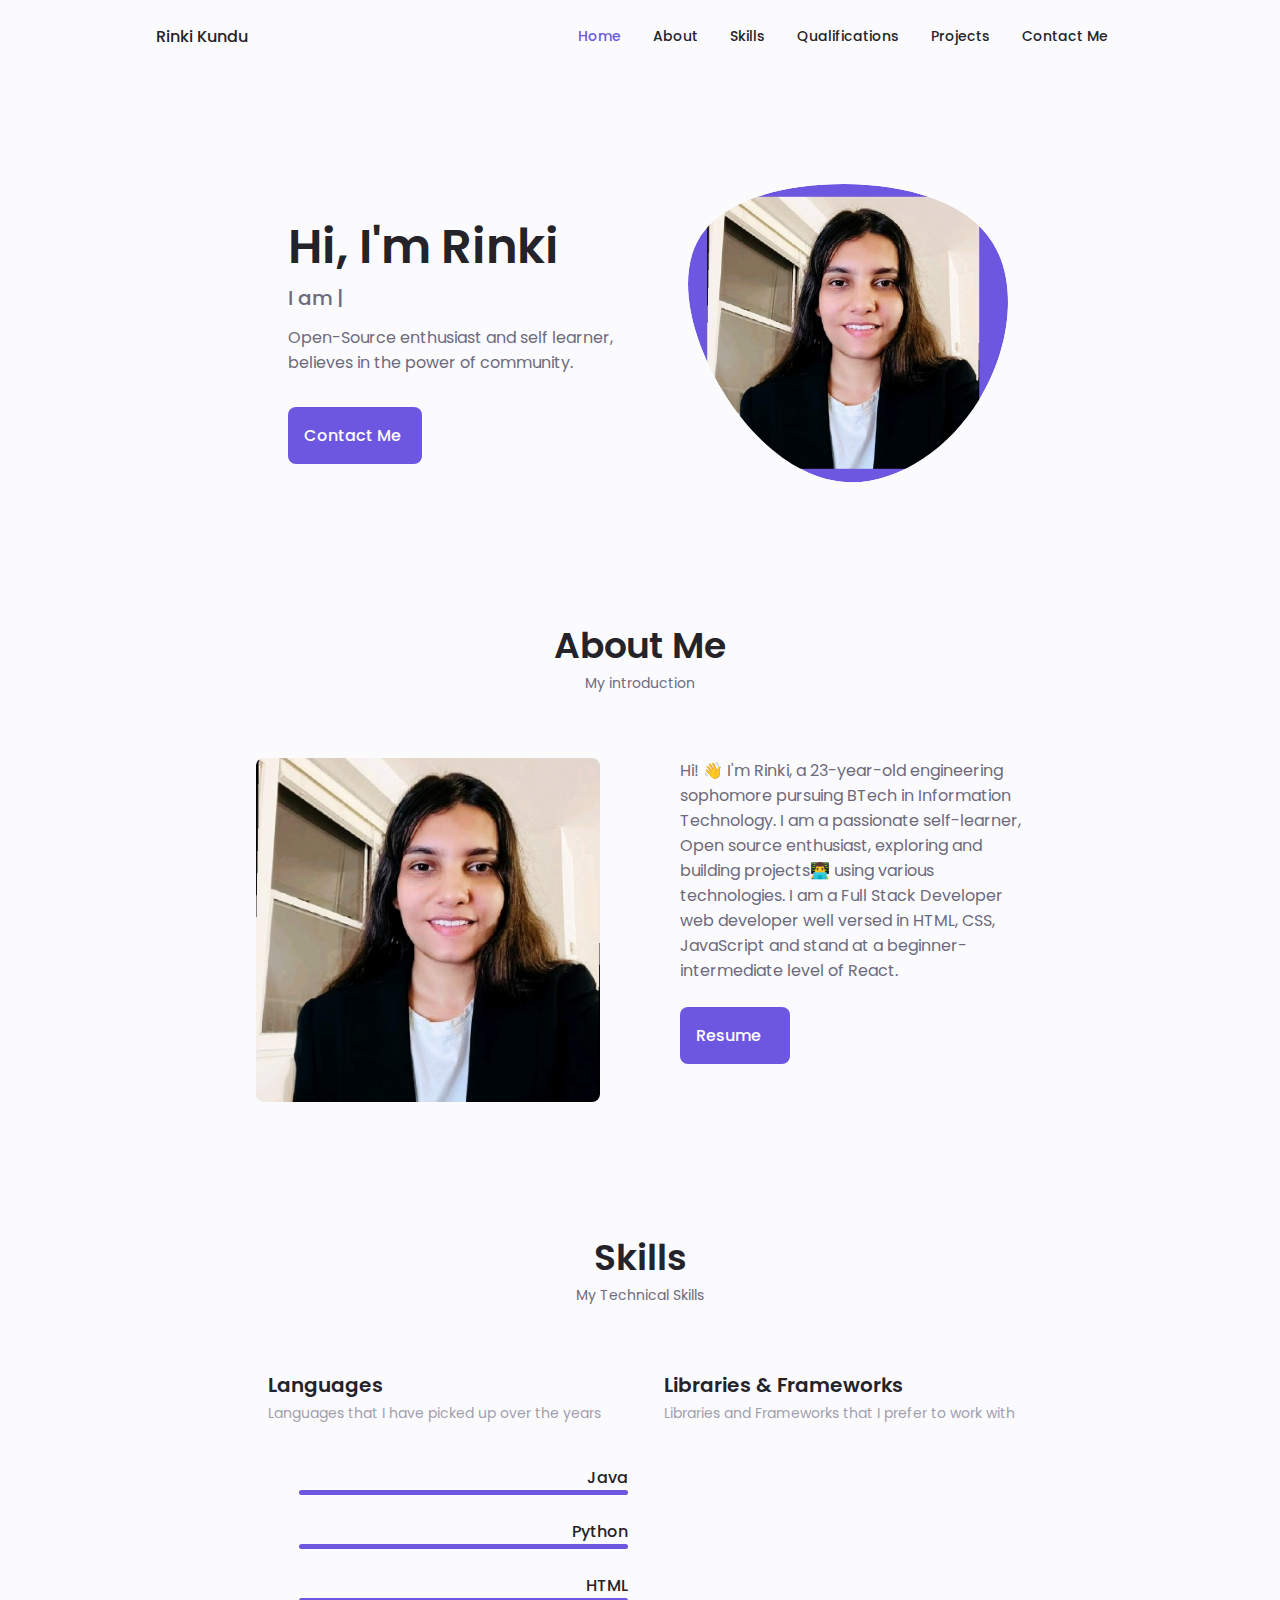
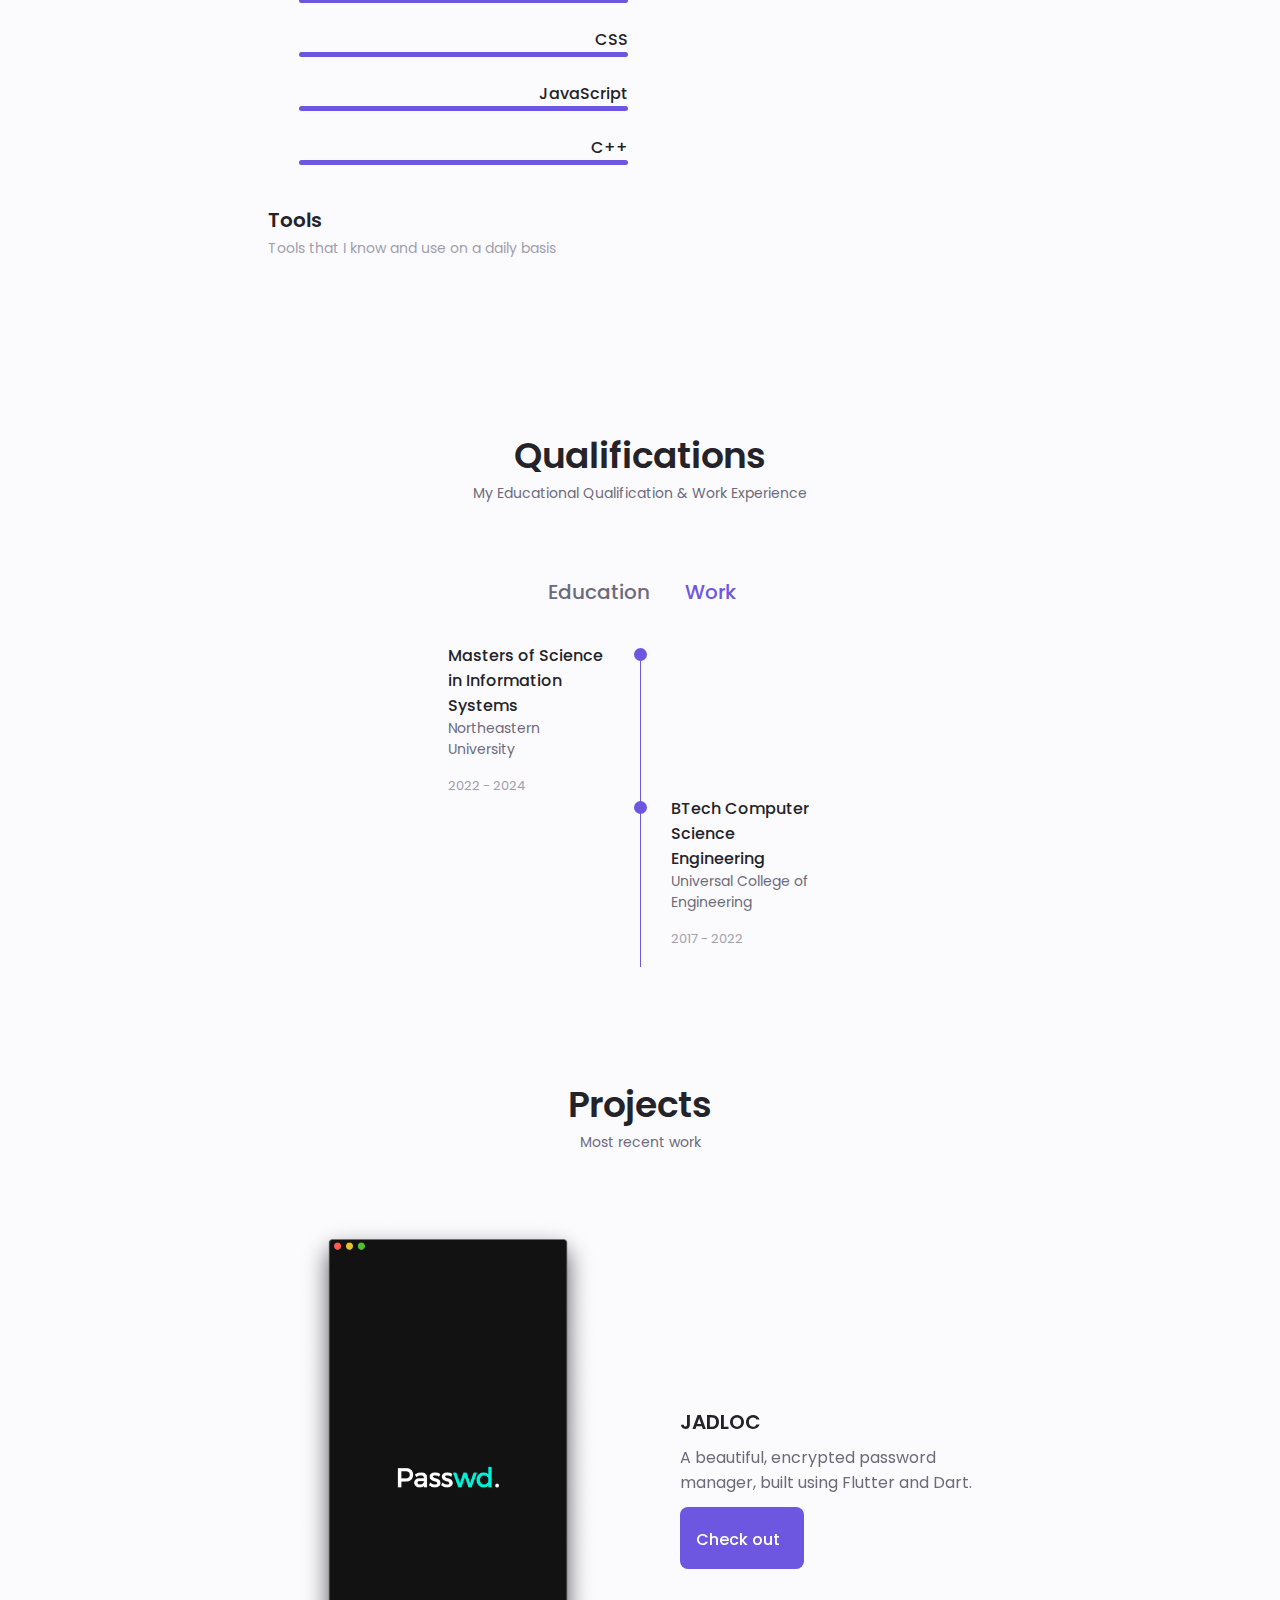
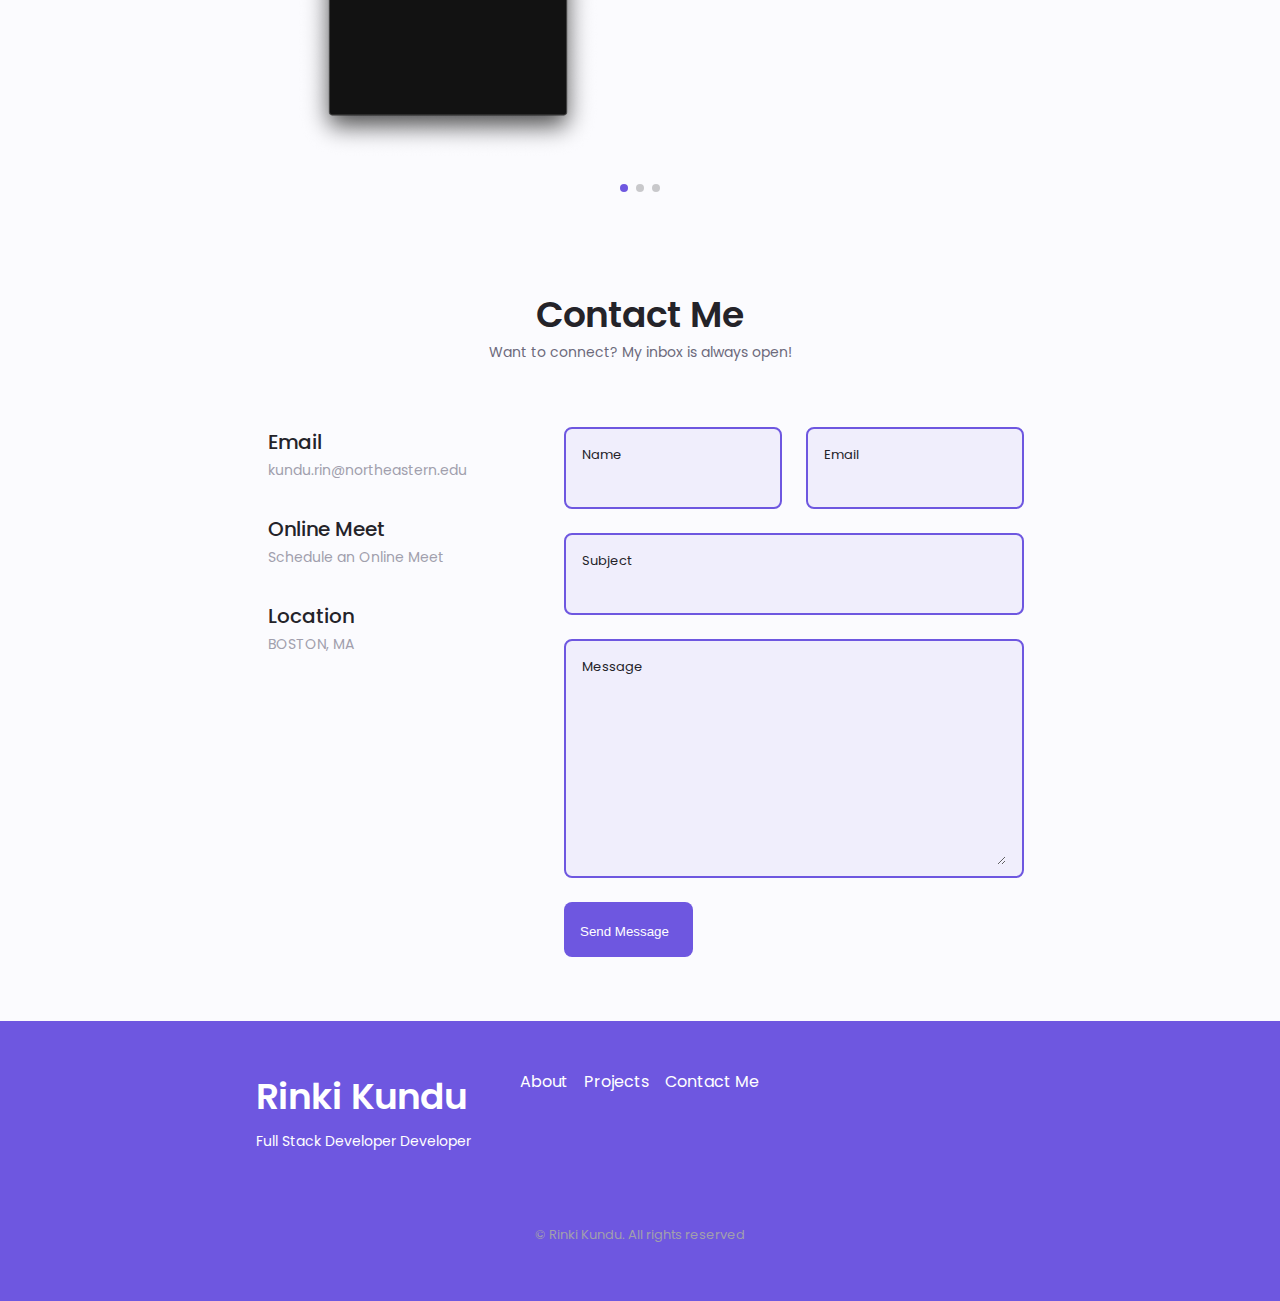
==== index.html @ b3bfdc65 "Update index.html" ====
<!DOCTYPE html>
<html lang="en">

<head>
    <meta charset="UTF-8" />
    <meta http-equiv="X-UA-Compatible" content="IE=edge" />
    <meta name="viewport" content="width=device-width, initial-scale=1.0" />
    <link rel="icon" href="https://cdn.bio.link/uploads/profile_pictures/2021-09-01/tE8wirBYKrXgipi0HP0GK69YD9TzfsDY.png" type="image/webp">
    <meta name="description" content="Rinki is currently a second year undergrad from India. He is enthusiastic about web development and Open-Source." />
    <meta property="og:title" content="Rinki Kundu" />
    <link rel="stylesheet" href="https://unicons.iconscout.com/release/v4.0.0/css/line.css" />
    <link rel="stylesheet" href="./assets/css/swiper-bundle.min.css">
    <link rel="stylesheet" href="./assets/css/style.css" />
    <title>Rinki Kundu</title>
    <link rel="shortcut icon" href="./assets/img/favicon.ico" type="image/x-icon" />
    <script src="https://kit.fontawesome.com/4bf48f78b4.js" crossorigin="anonymous"></script>
</head>

<body>
    <!-- Header -->
    <header class="header" id="header">
        <nav class="nav container">
            <a href="#" class="nav_logo">Rinki Kundu</a>

            <div class="nav_menu" id="nav-menu">
                <ul class="nav_list grid">
                    <li class="nav_item">
                        <a href="#home" class="nav_link active-link">
                            <i class="uil uil-estate nav_icon"></i> Home
                        </a>
                    </li>
                    <li class="nav_item">
                        <a href="#about" class="nav_link">
                            <i class="uil uil-user nav_icon"></i> About
                        </a>
                    </li>
                    <li class="nav_item">
                        <a href="#skills" class="nav_link">
                            <i class="uil uil-file-alt nav_icon"></i> Skills
                        </a>
                    </li>
                    <li class="nav_item">
                        <a href="#qualification" class="nav_link">
                            <i class="uil uil-graduation-cap nav_icon"></i> Qualifications
                        </a>
                    </li>
                    <li class="nav_item">
                        <a href="#projects" class="nav_link">
                            <i class="uil uil-scenery nav_icon"></i> Projects
                        </a>
                    </li>
                    <li class="nav_item">
                        <a href="#contact" class="nav_link">
                            <i class="uil uil-message nav-icon nav_icon"></i> Contact Me
                        </a>
                    </li>
                </ul>
                <i class="uil uil-times nav_close" id="nav-close"></i>
            </div>

            <div class="nav_btns">
                <!-- Change Theme -->
                <i class="uil uil-moon change-theme" id="theme-button"></i>

                <div class="nav_toggle" id="nav-toggle">
                    <i class="uil uil-apps"></i>
                </div>
            </div>
        </nav>
    </header>

    <!-- Main -->
    <main class="main">
        <!-- Home -->
        <section class="home section" id="home">
            <div class="home_container container grid">
                <div class="home_content grid">
                    <div class="home_social">
                        <a href="https://www.linkedin.com/in/RinkiKundu/" class="home_social-icon" target="_blank">
                            <i class="uil uil-linkedin-alt"></i>
                        </a>

                        <a href="https://github.com/RinkiiKundu" class="home_social-icon" target="_blank">
                            <i class="uil uil-github-alt"></i>
                        </a>

                        

                        <a href="https://www.instagram.com/Falcon_1101/" class="home_social-icon" target="_blank">
                            <i class="uil uil-instagram"></i>
                        </a>
                    </div>

                    <div class="home_img">
                        <svg class="home_blob" viewBox="0 0 200 187" xmlns="http://www.w3.org/2000/svg" xmlns:xlink="http://www.w3.org/1999/xlink" data-tilt>
              <mask id="mask0" mask-type="alpha">
                <path d="M190.312 36.4879C206.582 62.1187 201.309 102.826 182.328 134.186C163.346 165.547 
                    130.807 187.559 100.226 186.353C69.6454 185.297 41.0228 161.023 21.7403 129.362C2.45775 
                    97.8511 -7.48481 59.1033 6.67581 34.5279C20.9871 10.1032 59.7028 -0.149132 97.9666 
                    0.00163737C136.23 0.303176 174.193 10.857 190.312 36.4879Z" />
              </mask>
              <g mask="url(#mask0)">
                <path d="M190.312 36.4879C206.582 62.1187 201.309 102.826 182.328 134.186C163.346 
                    165.547 130.807 187.559 100.226 186.353C69.6454 185.297 41.0228 161.023 21.7403 
                    129.362C2.45775 97.8511 -7.48481 59.1033 6.67581 34.5279C20.9871 10.1032 59.7028 
                    -0.149132 97.9666 0.00163737C136.23 0.303176 174.193 10.857 190.312 36.4879Z" />
                <image class="home_blob-img" x="12" y="8" href="./assets/img/icon.png" />
              </g>
            </svg>
                    </div>

                    <div class="home_data">
                        <h1 class="home_title">Hi, I'm Rinki</h1>
                        <h3 class="home_subtitle">I am <span class="type"></span></h3>

                        <p class="home_description">
                            Open-Source enthusiast and self learner, believes in the power of community.
                        </p>
                        <a href="#contact" class="button button--flex">
              Contact Me
              <i class="uil uil-message"></i>
            </a>
                    </div>
                </div>

               
            </div>
        </section>

        <!-- About -->
        <section class="about section" id="about">
            <h2 class="section_title">About Me</h2>
            <span class="section_subtitle">My introduction</span>
            <div class="about_container container grid">
                <img src="./assets/img/about.png" alt="" class="about_img" data-tilt />
                <div class="about_data">
                    <p class="about_description">
                        Hi! 👋 I'm Rinki, a 23-year-old engineering sophomore pursuing BTech in Information Technology. I am a passionate self-learner, Open source enthusiast, exploring and building projects👨‍💻 using various technologies. I am a Full Stack Developer web developer well
                        versed in HTML, CSS, JavaScript and stand at a beginner-intermediate level of React.
                    </p>
                    <div class="about_button">
                        <a download="" href="https://docs.google.com/document/d/1Y0IGqGypiVqv_-KbEWBwmZjY83wkrv7B4cRdNUS5vFo/edit?usp=sharing" class="button button--flex" target="_blank">
              Resume<i class="uil uil-file-download-alt button_icon"></i>
            </a>
                    </div>
                </div>
            </div>
        </section>

        <!-- Skills -->
        <section class="skills section" id="skills">
            <h1 class="section_title">Skills</h1>
            <span class="section_subtitle">My Technical Skills</span>
            <div class="skills_container container grid">
                <!-- Skill Set 1 -->
                <div class="skill skills_content skills_open">
                    <div class="skills_header">
                        <i class="uil uil-arrow skills_icon"></i>

                        <div>
                            <h1 class="skills_title">Languages</h1>
                            <span class="skills_subtitle">Languages that I have picked up over the years</span>
                        </div>

                        <i class="uil uil-angle-down skills_arrow"></i>
                    </div>

                    <div class="skills_list grid">
                        <div class="skills_data">
                            <div class="skills_titles">
                                <span class="single_skill_icon">
                  <i class="fab fa-java"></i>
                </span>
                                <h3 class="skills_name">Java</h3>
                            </div>
                            <div class="skills_bar"></div>
                        </div>

                        <div class="skills_data">
                            <div class="skills_titles">
                                <span class="single_skill_icon">
                  <i class="fab fa-python"></i>
                </span>
                                <h3 class="skills_name">Python</h3>
                            </div>
                            <div class="skills_bar"></div>
                        </div>

                        <div class="skills_data">
                            <div class="skills_titles">
                                <span class="single_skill_icon">
                  <i class="fab fa-html5"></i>
                </span>
                                <h3 class="skills_name">HTML</h3>
                            </div>
                            <div class="skills_bar"></div>
                        </div>

                        <div class="skills_data">
                            <div class="skills_titles">
                                <span class="single_skill_icon">
                  <i class="fab fa-css3-alt"></i>
                </span>
                                <h3 class="skills_name">CSS</h3>
                            </div>
                            <div class="skills_bar"></div>
                        </div>

                        <div class="skills_data">
                            <div class="skills_titles">
                                <span class="single_skill_icon">
                  <i class="fab fa-js-square"></i>
                </span>
                                <h3 class="skills_name">JavaScript</h3>
                            </div>
                            <div class="skills_bar"></div>
                        </div>

                        <div class="skills_data">
                            <div class="skills_titles">
                                <span class="single_skill_icon">
                  <i class="fab fa-cuttlefish"></i>
                </span>
                                <h3 class="skills_name">C++</h3>
                            </div>
                            <div class="skills_bar"></div>
                        </div>
                    </div>
                </div>

                <!-- Skill Set 2 -->
                <div class="skill skills_content">
                    <div class="skills_header">
                        <i class="uil uil-brackets-curly skills_icon"></i>

                        <div>
                            <h1 class="skills_title">Libraries & Frameworks</h1>
                            <span class="skills_subtitle">Libraries and Frameworks that I prefer to work with</span>
                        </div>

                        <i class="uil uil-angle-down skills_arrow"></i>
                    </div>

                    <div class="skills_list grid">
                        <div class="skills_data">
                            <div class="skills_titles">
                                <span class="single_skill_icon">
                  <i class="fab fa-react"></i>
                </span>
                                <h3 class="skills_name">ReactJS</h3>
                            </div>
                            <div class="skills_bar"></div>
                        </div>

                        <div class="skills_data">
                            <div class="skills_titles">
                                <span class="single_skill_icon">
                  <i class="fab fa-node-js"></i>
                </span>
                                <h3 class="skills_name">NodeJS</h3>
                            </div>
                            <div class="skills_bar"></div>
                        </div>

                        <div class="skills_data">
                            <div class="skills_titles">
                                <span class="single_skill_icon">
                  <i class="fab fa-bootstrap"></i>
                </span>
                                <h3 class="skills_name">Bootstrap</h3>
                            </div>
                            <div class="skills_bar"></div>
                        </div>

                        <div class="skills_data">
                            <div class="skills_titles">
                                <span class="single_skill_icon external-logo">
                  <svg xmlns="http://www.w3.org/2000/svg" fill="none" viewBox="0 0 54 33">
                    <g clip-path="url(#prefix__clip0)">
                      <path fill="#6E57E0" fill-rule="evenodd"
                        d="M27 0c-7.2 0-11.7 3.6-13.5 10.8 2.7-3.6 5.85-4.95 9.45-4.05 2.054.513 3.522 2.004 5.147 3.653C30.744 13.09 33.808 16.2 40.5 16.2c7.2 0 11.7-3.6 13.5-10.8-2.7 3.6-5.85 4.95-9.45 4.05-2.054-.513-3.522-2.004-5.147-3.653C36.756 3.11 33.692 0 27 0zM13.5 16.2C6.3 16.2 1.8 19.8 0 27c2.7-3.6 5.85-4.95 9.45-4.05 2.054.514 3.522 2.004 5.147 3.653C17.244 29.29 20.308 32.4 27 32.4c7.2 0 11.7-3.6 13.5-10.8-2.7 3.6-5.85 4.95-9.45 4.05-2.054-.513-3.522-2.004-5.147-3.653C23.256 19.31 20.192 16.2 13.5 16.2z"
                        clip-rule="evenodd" />
                    </g>
                    <defs>
                      <clipPath id="prefix__clip0">
                        <path fill="#fff" d="M0 0h54v32.4H0z" />
                      </clipPath>
                    </defs>
                  </svg>
                </span>
                                <h3 class="skills_name">Tailwind CSS</h3>
                            </div>
                            <div class="skills_bar"></div>
                        </div>
                    </div>
                </div>

                <!-- Skill Set 3 -->
                <div class="skill skills_content">
                    <div class="skills_header">
                        <i class="uil uil-wrench skills_icon"></i>

                        <div>
                            <h1 class="skills_title">Tools</h1>
                            <span class="skills_subtitle">Tools that I know and use on a daily basis</span>
                        </div>

                        <i class="uil uil-angle-down skills_arrow"></i>
                    </div>

                    <div class="skills_list grid">
                        <div class="skills_data">
                            <div class="skills_titles">
                                <span class="single_skill_icon">
                  <i class="fab fa-git-alt"></i>
                </span>
                                <h3 class="skills_name">Git</h3>
                            </div>
                            <div class="skills_bar"></div>
                        </div>

                        <div class="skills_data">
                            <div class="skills_titles">
                                <span class="single_skill_icon">
                  <i class="fab fa-github"></i>
                </span>
                                <h3 class="skills_name">GitHub</h3>
                            </div>
                            <div class="skills_bar"></div>
                        </div>

                        <div class="skills_data">
                            <div class="skills_titles">
                                <span class="single_skill_icon external-logo">
                  <img src="./assets/img/Firebase.png" alt="">
                </span>
                                <h3 class="skills_name">Firebase</h3>
                            </div>
                            <div class="skills_bar"></div>
                        </div>

                        <div class="skills_data">
                            <div class="skills_titles">
                                <span class="single_skill_icon">
                  <i class="fab fa-figma"></i>
                </span>
                                <h3 class="skills_name">Figma</h3>
                            </div>
                            <div class="skills_bar"></div>
                        </div>

                        <div class="skills_data">
                            <div class="skills_titles">
                                <span class="single_skill_icon external-logo">
                  <svg viewBox="0 0 240 234" xmlns="http://www.w3.org/2000/svg">
                    <path
                      d="M42.5 0h155C221 0 240 19 240 42.5v149c0 23.5-19 42.5-42.5 42.5h-155C19 234 0 215 0 191.5v-149C0 19 19 0 42.5 0z"
                      fill="#6e57e0" />
                    <g fill="#fff">
                      <path
                        d="M126.2 61.5l-30 49.5 32 52.5c.2.4.3.8.2 1.2s-.5.1-1.1.2h-22.9c-1.6 0-2.7-.1-3.4-1.1-2.1-4.2-4.3-8.3-6.4-12.5-2.1-4.1-4.4-8.3-6.8-12.6s-4.8-8.6-7.2-13h-.2c-2.1 4.3-4.4 8.6-6.7 12.9s-4.6 8.6-6.8 12.8c-2.3 4.2-4.6 8.5-6.9 12.6-.4 1-1.2 1.1-2.3 1.1h-22c-.4 0-.7.2-.7-.3-.1-.4 0-.8.2-1.1l31.1-51L36 61.4c-.3-.4-.4-.8-.2-1 .2-.3.6-.4 1-.4h22.7c.5 0 1 .1 1.4.2.4.2.7.5 1 .9 1.9 4.3 4.1 8.6 6.4 12.9 2.4 4.3 4.7 8.5 7.2 12.7 2.4 4.2 4.6 8.4 6.7 12.7h.2c2.1-4.4 4.3-8.7 6.5-12.9s4.5-8.4 6.8-12.6 4.5-8.5 6.7-12.6c.1-.4.3-.8.6-1 .4-.2.8-.3 1.3-.2h21.1c.5-.1 1 .2 1.1.7.1.1-.1.5-.3.7zM172.4 167c-7.4.1-14.8-1.4-21.5-4.5-6.3-2.9-11.5-7.7-15.1-13.6-3.7-6.1-5.5-13.7-5.5-22.8-.1-7.4 1.8-14.7 5.5-21.1 3.8-6.5 9.3-11.9 15.9-15.5 7-3.9 15.4-5.8 25.3-5.8.5 0 1.2 0 2.1.1s1.9.1 3.1.2V52.4c0-.7.3-1.1 1-1.1h20.3c.5-.1.9.3 1 .7v95.4c0 1.8.1 3.8.2 6 .2 2.1.3 4.1.4 5.8 0 .7-.3 1.3-1 1.6-5.2 2.2-10.7 3.8-16.3 4.8-5.1.9-10.2 1.4-15.4 1.4zm9.8-20v-44c-.9-.2-1.8-.4-2.7-.5-1.1-.1-2.2-.2-3.3-.2-3.9 0-7.8.8-11.3 2.6-3.4 1.7-6.3 4.2-8.5 7.4s-3.3 7.5-3.3 12.7c-.1 3.5.5 7 1.7 10.3 1 2.7 2.5 5.1 4.5 7.1 1.9 1.8 4.2 3.2 6.8 4 2.7.9 5.5 1.3 8.3 1.3 1.5 0 2.9-.1 4.2-.2 1.3.1 2.4-.1 3.6-.5z" />
                    </g>
                  </svg>
                </span>
                                <h3 class="skills_name">Adobe XD</h3>
                            </div>
                            <div class="skills_bar"></div>
                        </div>
                    </div>
                </div>

            </div>
        </section>

        <!-- Qualifications -->
        <section class="qualification section" id="qualification">
            <h2 class="section_title">Qualifications</h2>
            <span class="section_subtitle">My Educational Qualification & Work Experience</span>

            <div class="qualification_container container">
                <div class="qualification_tabs">
                    <div class="qualification_button button-flex" id="educationheader">
                        <i class="uil uil-graduation-cap qualification_icon"></i>Education
                    </div>

                    <div class="qualification_button button-flex" id="workheader">
                        <i class="uil uil-briefcase-alt qualification_icon"></i>Work
                    </div>
                </div>

                <div class="qualification_sections">
                    <!-- Educational Qualification -->
                    <div class="qualification_content qualification_active" data-content id="education">
                        <!-- MSIS -->
                        <div class="qualification_data">
                            <div>
                                <h3 class="qualification_title">Masters of Science in Information Systems</h3>
                                <span class="qualification_subtitle">Northeastern University</span>
                                <div class="qualification_calendar">
                                    <i class="uil uil-calendar-alt"></i> 2022 - 2024
                                </div>
                            </div>

                            <div>
                                <span class="qualification_circle"></span>
                                <span class="qualification_line"></span>
                            </div>
                        </div>

                        <!-- Engineering -->
                        <div class="qualification_data">
                            <div></div>

                            <div>
                                <span class="qualification_circle"></span>
                                <span class="qualification_line"></span>
                            </div>

                            <div>
                                <h3 class="qualification_title">BTech Computer Science Engineering</h3>
                                <span class="qualification_subtitle">Universal College of Engineering</span>
                                <div class="qualification_calendar">
                                    <i class="uil uil-calendar-alt"></i> 2017 - 2022
                                </div>
                            </div>
                        </div>


                    </div>

                    <!-- Work Experience -->
                    <div class="qualification_content qualification-inactive" data-content id="work">
                        <!-- SWoC -->
                        <div class="qualification_data">
                            <div>
                                <h3 class="qualification_title">Student Mentor</h3>
                                <span class="qualification_subtitle">Script Winter of Code</span>
                                <div class="qualification_calendar">
                                    <i class="uil uil-calendar-alt"></i> November 2021 - Present
                                </div>
                            </div>

                            <div>
                                <span class="qualification_circle"></span>
                                <span class="qualification_line"></span>
                            </div>
                        </div>

                        <!-- TSF -->
                        <div class="qualification_data">
                            <div></div>

                            <div>
                                <span class="qualification_circle"></span>
                                <!-- <span class="qualification_line"></span> -->
                            </div>

                            <div>
                                <h3 class="qualification_title">Mobile App Development</h3>
                                <span class="qualification_subtitle">GJAM IT Services</span>
                                <div class="qualification_calendar">
                                    <i class="uil uil-calendar-alt"></i> May 2017 - June 2022
                                </div>
                            </div>
                        </div>

                    </div>
                </div>
        </section>

        <!-- Portfolio -->
        <section class="portfolio section" id="projects">
            <h2 class="section_title">Projects</h2>
            <span class="section_subtitle">Most recent work</span>

            <div class="portfolio_container container swiper-container swiper mySwiper">
                <div class="swiper-wrapper">

                    <!-- Project 4 -->
                    <div class="portfolio_content grid swiper-slide">
                        <img src="./assets/img/portfolio-preview.gif" alt="" class="portfolio_img">

                        <div class="portfolio_data">
                            <h3 class="portfolio_title">
                                JADLOC </h3>
                            <p class="portfolio_description">
                                A beautiful, encrypted password manager, built using Flutter and Dart.
                            </p>
                            <a href="https://github.com/RinkiiKundu/JADLOC" class="button button-flex button-small portfolio_button" target="_blank">
                Check out
                <i class="uil uil-arrow-right button_icon"></i>
              </a>
                        </div>
                    </div>

                    <!-- Project 3 -->
                    <div class="portfolio_content grid swiper-slide">
                        <img src="https://user-images.githubusercontent.com/64855541/147368869-090d3db8-305c-4a07-bd01-85daa3c32ebc.png" alt="" class="portfolio_img">

                        <div class="portfolio_data">
                            <h3 class="portfolio_title">
                                Student Care Application</h3>
                            <p class="portfolio_description">
The Student Care Application is an interactive application designed to track and manage student information, including registration renewal, immunization anniversaries, teacher assignments, and employee reviews. This readme file provides an overview of the application and instructions on how to use it.


                            </p>
                            <a href="https://github.com/rinkiikundu/Student-Care" class="button button-flex button-small portfolio_button" target="_blank">
                Check out
                <i class="uil uil-arrow-right button_icon"></i>
              </a>
                        </div>
                    </div>

                    <!-- Project 2 -->
                    <div class="portfolio_content grid swiper-slide">
                        <img src="https://user-images.githubusercontent.com/64855541/147369544-ead2ec26-e79b-46b9-99f4-b0ddca930b8f.png" alt="" class="portfolio_img">

                        <div class="portfolio_data">
                            <h3 class="portfolio_title">
                                Abhivaadan </h3>
                            <p class="portfolio_description">
Abhivaadan is a blogging website where users can blog about their Interests, delights, and their everyday feelings. AbhivaadanTypically entertains informal and Conversational style. Anyone who Has a love for sharing parts of Their lives are welcome!

 </p>
                            <a href="https://github.com/rinkiikundu/Abhivaadan" class="button button-flex button-small portfolio_button" target="_blank">
                Check out
                <i class="uil uil-arrow-right button_icon"></i>
              </a>
                        </div>
                    </div>


                </div>

                <!-- Arrows -->
                <div class="swiper-button-next">
                    <i class="uil uil-angle-right-b swiper-portfolio-icon"></i>
                </div>
                <div class="swiper-button-prev">
                    <i class="uil uil-angle-left-b swiper-portfolio-icon"></i>
                </div>
                <!-- Pagination -->
                <div class="swiper-pagination"></div>
            </div>
        </section>

        <!-- Contact Me -->
        <section class="contact section" id="contact">
            <h1 class="section_title">Contact Me</h1>
            <span class="section_subtitle">
        Want to connect? My inbox is always open!
      </span>

            <div class="contact_container container grid">
                <div>
                    <a href="mailto:RinkiKundu@gmail.com" target="_blank">
                        <div class="contact_info">
                            <i class="uil uil-envelope-alt contact_icon"></i>
                            <div>
                                <h3 class="contact_title">Email</h3>
                                <span class="contact_subtitle">kundu.rin@northeastern.edu</span>
                            </div>
                        </div>
                    </a>

                    <a href="https://calendly.com/RinkiKundu" target="_blank">
                        <div class="contact_info">
                            <i class="uil uil-calendar-alt contact_icon"></i>
                            <div>
                                <h3 class="contact_title">Online Meet</h3>
                                <span class="contact_subtitle">Schedule an Online Meet</span>
                            </div>
                        </div>
                    </a>

<!--                     <a href="https://twitter.com/RinkiKundu/" target="_blank">
                        <div class="contact_info">
                            <i class="uil uil-twitter-alt contact_icon"></i>
                            <div>
                                <h3 class="contact_title">Twitter</h3>
                                <span class="contact_subtitle">@RinkiKundu</span>
                            </div>
                        </div>
                    </a> -->

                    <a href="https://goo.gl/maps/" target="_blank">
                        <div class="contact_info">
                            <i class="uil uil-location-point contact_icon"></i>
                            <div>
                                <h3 class="contact_title">Location</h3>
                                <span class="contact_subtitle">BOSTON, MA</span>
                            </div>
                        </div>
                    </a>
                </div>

                <form action="https://formspree.io/f/xyyozeaq" class="contact_form grid" id="contact-form" method="POST">
                    <div id="alert" class="alert_style"></div>
                    <div class="contact_inputs grid">
                        <div class="contact_content">
                            <label class="contact_label">Name</label>
                            <input type="text" name="name" class="contact_input" id="name" required>
                        </div>
                        <div class="contact_content">
                            <label for="email" class="contact_label">Email</label>
                            <input type="email" name="email" class="contact_input" id="email" required>
                        </div>
                    </div>
                    <div class="contact_content">
                        <label for="subject" class="contact_label">Subject</label>
                        <input type="text" name="subject" class="contact_input" id="subject" required>
                    </div>
                    <div class="contact_content">
                        <label for="message" class="contact_label">Message</label>
                        <textarea name="message" id="" cols="0" rows="7" class="contact_input message" id="message" style="resize: vertical;" required></textarea>
                    </div>

                    <div>
                        <button type="submit" class="button button-flex">
              Send Message
              <i class="uil uil-message button_icon"></i>
            </button>
                    </div>
                </form>

            </div>
        </section>
    </main>

    <!-- Footer -->
    <footer class="footer">
        <div class="footer_bg">
            <div class="footer_container container grid">
                <div>
                    <h1 class="footer_title">Rinki Kundu</h1>
                    <span class="footer_subtitle">Full Stack Developer Developer</span>
                </div>

                <ul class="footer_links">
                    <li>
                        <a href="#about" class="footer_link">About</a>
                    </li>
                    <li>
                        <a href="#projects" class="footer_link">Projects</a>
                    </li>
                    <li>
                        <a href="#contact" class="footer_link">Contact Me</a>
                    </li>
                </ul>

                <div class="footer_socials">
                    <a href="https://www.linkedin.com/in/RinkiKundu/" target="_blank" class="footer_social">
                        <i class="uil uil-linkedin-alt"></i>
                    </a>
                    <a href="https://twitter.com/RinkiKundu/" target="_blank" class="footer_social">
                        <i class="uil uil-twitter-alt"></i>
                    </a>
                    <a href="https://www.instagram.com/RinkiKundu/" target="_blank" class="footer_social">
                        <i class="uil uil-instagram"></i>
                    </a>
                </div>
            </div>

            <p class="footer_copy">&#169; Rinki Kundu. All rights reserved</p>
        </div>
    </footer>

    <!-- Scroll Top -->
    <a href="#" class="scrollup" id="scroll-up">
        <i class="uil uil-arrow-up scrollup_icon"></i>
    </a>


    <!-- JQuery -->
    <script src="./assets/js/jquery.min.js"></script>

    <!-- Swiper JS -->
    <script src="./assets/js/swiper-bundle.min.js"></script>

    <!-- Typed JS -->
    <script src="./assets/js/typed.js"></script>

    <!-- Tilt JS  -->
    <script src="./assets/js/tilt.jquery.min.js"></script>

    <script src="./assets/js/main.js"></script>
</body>

</html>
---- assets/css/style.css ----
@import url("https://fonts.googleapis.com/css2?family=Poppins:wght@400;500;600&display=swap");

:root {
  --header-height: 3rem;

  --hue-color: 250;
  --first-color: hsl(var(--hue-color), 69%, 61%); /* #6e57e0 */
  --first-color-second: hsl(var(--hue-color), 69%, 61%);
  --first-color-alt: hsl(var(--hue-color), 57%, 53%); /* #7d6bd6 */
  --first-color-lighter: hsl(var(--hue-color), 92%, 85%); /* #c2b6fc */
  --title-color: hsl(var(--hue-color), 8%, 15%);
  --text-color: hsl(var(--hue-color), 8%, 45%);
  --text-color-light: hsl(var(--hue-color), 8%, 65%);
  --input-color: hsl(var(--hue-color), 70%, 96%);
  --body-color: hsl(var(--hue-color), 60%, 99%);
  --container-color: #fff;
  --scroll-bar-color: hsl(var(--hue-color), 12%, 90%);
  --scroll-thumb-color: hsl(var(--hue-color), 12%, 80%);

  --body-font: "Poppins", sans-serif;

  /* .5rem = 8px, 1rem = 16px, 1.5rem = 24px */
  --big-font-size: 2rem;
  --h1-font-size: 1.5rem;
  --h2-font-size: 1.25rem;
  --h3-font-size: 1.125rem;
  --normal-font-size: 0.938rem;
  --small-font-size: 0.813rem;
  --smaller-font-size: 0.75rem;

  --font-medium: 500;
  --font-semi-bold: 600;

  --mb-0-25: 0.25rem;
  --mb-0-5: 0.5rem;
  --mb-0-75: 0.75rem;
  --mb-1: 1rem;
  --mb-1-5: 1.5rem;
  --mb-2: 2rem;
  --mb-2-5: 2.5rem;
  --mb-3: 3rem;

  --z-tooltip: 10;
  --z-fixed: 100;
  --z-modal: 1000;
}

/* Font size for large devices */
@media screen and (min-width: 968px) {
  :root {
    --big-font-size: 3rem;
    --h1-font-size: 2.25rem;
    --h2-font-size: 1.5rem;
    --h3-font-size: 1.25rem;
    --normal-font-size: 1rem;
    --small-font-size: 0.875rem;
    --smaller-font-size: 0.813rem;
  }
}

/* Variables Dark Theme */
body.dark-theme {
  --first-color-second: hsl(var(--hue-color), 30%, 8%);
  --title-color: hsl(var(--hue-color), 8%, 95%);
  --text-color: hsl(var(--hue-color), 8%, 75%);
  --input-color: hsl(var(--hue-color), 29%, 16%);
  --body-color: hsl(var(--hue-color), 28%, 12%);
  --container-color: hsl(var(--hue-color), 29%, 16%);
  --scroll-bar-color: hsl(var(--hue-color), 12%, 48%);
  --scroll-thumb-color: hsl(var(--hue-color), 12%, 36%);
}

/* Button Dark/Light */
.nav_btns {
  display: flex;
  align-items: center;
}

.change-theme {
  font-size: 1.25rem;
  color: var(--title-color);
  margin-right: var(--mb-1);
  cursor: pointer;
}

.change-theme:hover {
  color: var(--first-color);
}

/* BASE */
* {
  box-sizing: border-box;
  padding: 0;
  margin: 0;
}

::selection{
  background-color: #8d8d8d;
  color: #fff;
}

html {
  scroll-behavior: smooth;
}

body {
  margin: 0 0 var(--header-height);
  font-family: var(--body-font);
  font-size: var(--normal-font-size);
  background-color: var(--body-color);
  color: var(--text-color);
}

h1,
h2,
h3,
h4 {
  color: var(--title-color);
  font-weight: var(--font-semi-bold);
}

ul {
  list-style: none;
}

a {
  text-decoration: none;
}

img {
  max-width: 100%;
  height: auto;
}

button {
  border-style: none;
  cursor: pointer;
}

/* REUSABLE CSS CLASSES  */
.section {
  padding: 2rem 0 4rem;
}

.section_title {
  font-size: var(--h1-font-size);
}

.section_subtitle {
  display: block;
  font-size: var(--small-font-size);
  margin-bottom: var(--mb-3);
}

.section_title,
.section_subtitle {
  text-align: center;
}

/* LAYOUT  */
.container {
  max-width: 768px;
  margin-left: var(--mb-1-5);
  margin-right: var(--mb-1-5);
}

.grid {
  display: grid;
  gap: 1.5rem;
}

.header {
  width: 100%;
  position: fixed;
  bottom: 0;
  left: 0;
  z-index: var(--z-fixed);
  background-color: var(--body-color);
}

/* NAVBAR */
.nav {
  max-width: 968px;
  height: var(--header-height);
  display: flex;
  justify-content: space-between;
  align-items: center;
}

.nav_logo,
.nav_toggle {
  color: var(--title-color);
  font-weight: var(--font-medium);
}

.nav_logo:hover {
  color: var(--first-color);
}

.nav_toggle {
  font-size: 1.1rem;
  cursor: pointer;
}

.nav_toggle:hover {
  color: var(--first-color);
}

@media screen and (max-width: 767px) {
  .nav_menu {
    position: fixed;
    bottom: -100%;
    left: 0;
    width: 100%;
    background-color: var(--body-color);
    padding: 2rem 1.5rem 4rem;
    box-shadow: 0 -1px 4px rgba(0, 0, 0, 0.15);
    border-radius: 1.5rem 1.5rem 0 0;
    transition: 0.3s;
  }
}

.nav_list {
  grid-template-columns: repeat(3, 1fr);
  gap: 2rem;
}

.nav_link {
  display: flex;
  flex-direction: column;
  align-items: center;
  font-size: var(--small-font-size);
  color: var(--title-color);
  font-weight: var(--font-medium);
}

.nav_link:hover {
  color: var(--first-color);
}

.nav_icon {
  font-size: 1.2rem;
}

.nav_close {
  position: absolute;
  right: 1.3rem;
  bottom: 0.5rem;
  font-size: 1.5rem;
  cursor: pointer;
  color: var(--first-color);
}

.nav_close:hover {
  color: var(--first-color-alt);
}

/* Show Menu */
.show-menu {
  bottom: 0;
}

/* Active link */
.active-link {
  color: var(--first-color);
}

/* Header Shadow */
.scroll-header {
  box-shadow: 0 -2px 4px rgba(0, 0, 0, 0.15);
}

/* HOME */
.home_container {
  gap: 1rem;
}

.home_content {
  grid-template-columns: 0.5fr 3fr;
  padding-top: 3.5rem;
  align-items: center;
}

.home_social {
  display: grid;
  grid-template-columns: max-content;
  row-gap: 1rem;
}

.home_social-icon {
  font-size: 1.25rem;
  color: var(--first-color);
}

.home_social-icon:hover {
  color: var(--first-color-alt);
}

.home_blob {
  width: 200px;
  fill: var(--first-color);
}

.home_blob-img {
  width: 170px;
}

.home_data {
  grid-column: 1/3;
}

.home_title {
  font-size: var(--big-font-size);
}

.home_subtitle {
  font-size: var(--h3-font-size);
  color: var(--text-color);
  font-weight: var(--font-medium);
  margin-bottom: var(--mb-0-75);
}

.home_description {
  margin-bottom: var(--mb-2);
}

.home_scroll {
  display: none;
}

.home_scroll-button {
  color: var(--first-color);
  transition: 0.3s;
}

.home_scroll-button:hover {
  transform: translateY(0.25rem);
}

.home_scroll-mouse {
  font-size: 2rem;
}

.home_scroll-name {
  font-size: var(--small-font-size);
  color: var(--title-color);
  font-weight: var(--font-medium);
  margin-right: var(--mb-0-25);
}

.home_scroll-arrow {
  font-size: 1.25rem;
}

/* BUTTONS */
.button {
  display: inline-block;
  background-color: var(--first-color);
  color: #fff;
  padding: 1rem;
  border-radius: 0.5rem;
  font-weight: var(--font-medium);
}

.button:hover {
  background-color: var(--first-color-alt);
}

.button_icon {
  font-size: 1.25rem;
  margin-left: var(--mb-0-5);
  transition: 0.3s;
}

.button--flex {
  display: inline-flex;
  align-items: center;
  gap: 0.3rem;
}

/* ABOUT */
.about_img {
  width: 200px;
  border-radius: 0.5rem;
  justify-self: center;
  align-self: center;
}

.about_description {
  text-align: center;
  margin-bottom: var(--mb-1-5);
}

.about_info-title {
  font-size: var(--h2-font-size);
  font-weight: var(--font-semi-bold);
  color: var(--first-color);
}

.about_button {
  display: flex;
  justify-content: center;
}

/* SKILLS  */
.skills_container {
  row-gap: 0;
}

.skills_header {
  display: flex;
  align-items: center;
  margin-bottom: var(--mb-2-5);
  cursor: pointer;
}

.skills_icon,
.skills_arrow {
  font-size: 2rem;
  font-weight: bolder;
  color: var(--first-color);
}

.skills_icon {
  margin-right: var(--mb-0-75);
}

.skills_title {
  font-size: var(--h3-font-size);
}

.skills_subtitle {
  font-size: var(--small-font-size);
  color: var(--text-color-light);
}

.skills_arrow {
  margin-left: auto;
  transition: 0.4s;
}

.skills_list {
  row-gap: 1.5rem;
  padding-left: 2.7rem;
}

.skills_titles {
  display: flex;
  justify-content: space-between;
  /* margin-bottom: var(--mb-0-5); */
}

.skills_name {
  font-size: var(--normal-font-size);
  font-weight: var(--font-medium);
}

.single_skill_icon {
  color: var(--first-color);
  font-size: var(--h1-font-size);
}

.external-logo {
  width: var(--h1-font-size);
}

.skills_bar {
  height: 5px;
  border-radius: 0.25rem;
  background-color: var(--first-color);
}

.skills_list {
  height: 0;
  overflow: hidden;
}

.skills_open .skills_list {
  height: max-content;
  margin-bottom: var(--mb-2-5);
  transition: 0.3s;
}

.skills_open .skills_arrow {
  transform: rotate(-180deg);
}

/* QUALIFICATION */
.qualification_tabs {
  display: flex;
  justify-content: space-evenly;
  margin-bottom: var(--mb-2);
}

.qualification_button {
  font-size: var(--h3-font-size);
  font-weight: var(--font-medium);
  color: var(--first-color);
  cursor: pointer;
}

.qualification_button:hover {
  color: var(--first-color);
}

.qualification_icon {
  font-size: 1.8rem;
  margin-right: var(--mb-0-25);
}

.qualification_data {
  display: grid;
  grid-template-columns: 1fr max-content 1fr;
  column-gap: 1.5rem;
}

.qualification_title {
  font-size: var(--normal-font-size);
  font-weight: var(--font-medium);
}

.qualification_subtitle {
  display: inline-block;
  font-size: var(--small-font-size);
  margin-bottom: var(--mb-1);
}

.qualification_calendar {
  font-size: var(--smaller-font-size);
  color: var(--text-color-light);
}

.qualification_circle {
  display: inline-block;
  width: 13px;
  height: 13px;
  background-color: var(--first-color);
  border-radius: 50%;
}

.qualification_line {
  display: block;
  width: 1px;
  height: 100%;
  background-color: var(--first-color);
  transform: translate(6px, -7px);
}

.qualification-content {
  display: block;
}

.qualification-inactive {
  display: none;
}

/* PORTFOLIO  */
.portfolio_container {
  overflow: initial;
}

.portfolio_content {
  padding: 0 2.5rem;
}

.portfolio_img {
  width: 256px;
  border-radius: 0.5rem;
  justify-self: center;
}

.portfolio_title {
  font-size: var(--h3-font-size);
  margin-bottom: var(--mb-0-5);
}

.portfolio_description {
  margin-bottom: var(--mb-0-75);
}

.portfolio_button:hover .button_icon {
  transform: translateX(0.25rem);
}

.swiper-button-prev::after,
.swiper-button-next::after {
  content: "";
}

.swiper-portfolio-icon {
  font-size: 2rem;
  color: var(--first-color);
}

.swiper-button-prev {
  left: -0.5rem;
}

.swiper-button-next {
  right: -0.5rem;
}

.swiper-horizontal > .swiper-pagination-bullets {
  bottom: -2.5rem;
}

.swiper-pagination-bullet-active {
  background-color: var(--first-color);
}

.swiper-button-prev,
.swiper-button-next,
.swiper-pagination-bullet {
  outline: none;
}

/* CONTACT ME  */
.contact_container {
  row-gap: 3rem;
}

.contact_info {
  display: flex;
  margin-bottom: var(--mb-2);
  align-items: flex-start;
}

.contact_icon {
  font-size: 2rem;
  color: var(--first-color);
  margin-right: var(--mb-0-75);
}

.contact_title {
  font-size: var(--h3-font-size);
  font-weight: var(--font-medium);
}

.contact_subtitle {
  font-size: var(--small-font-size);
  color: var(--text-color-light);
}

.contact_content {
  background-color: var(--input-color);
  border-radius: 0.5rem;
  padding: 0.75rem 1rem 0.25rem;
  border: var(--first-color) 2px solid;
}

.contact_content.focusIn.valid{
  border-color: #7fff00;
}

.contact_content.focusIn.invalid{
  border-color: #ff4500;
}

.contact_input {
  width: 100%;
  background-color: var(--input-color);
  color: var(--text-color);
  font-family: var(--body-font);
  font-size: var(--normal-font-size);
  border: none;
  outline: none;
  padding: 0.25rem 0.5rem 0.5rem 0;
}

.contact_label {
  font-size: var(--smaller-font-size);
  color: var(--title-color);
}

.alert_style {
  text-align: center;
  padding: 10px;
  font-size: var(--small-font-size);
  background-color: var(--first-color);
  color: #fff;
  border-radius: 0.5rem;
  display: none;
}

/* FOOTER  */
.footer {
  padding-top: 2rem;
}

.footer_container {
  row-gap: 3.5rem;
}

.footer_bg {
  background-color: var(--first-color-second);
  padding: 2rem 0 3rem;
}

.footer_title {
  font-size: var(--h1-font-size);
  margin-bottom: var(--mb-0-25);
}

.footer_subtitle {
  font-size: var(--small-font-size);
}

.footer_links {
  display: flex;
  flex-direction: column;
  row-gap: 1.5rem;
}

.footer_title,
.footer_subtitle,
.footer_link,
.footer_social {
  color: #fff;
}

.footer_link:hover {
  color: var(--first-color-lighter);
}

.footer_social {
  font-size: 1.25rem;
  margin-right: var(--mb-1-5);
}

.footer_social:hover {
  color: var(--first-color-lighter);
}

.footer_copy {
  font-size: var(--smaller-font-size);
  text-align: center;
  color: var(--text-color-light);
  margin-top: var(--mb-3);
}

/* SCROLL UP */
.scrollup {
  position: fixed;
  right: 1rem;
  bottom: -20%;
  background-color: var(--first-color);
  opacity: 0.8;
  padding: 0 0.3rem;
  border-radius: 0.4rem;
  z-index: var(--z-tooltip);
  transition: 0.4s;
}

.scrollup:hover {
  background-color: var(--first-color-alt);
}

.scrollup_icon {
  font-size: 1.5rem;
  color: #fff;
}

/* SHOW SCROLL BUTTON */
.show-scroll {
  bottom: 5rem;
}

/* SCROLL BAR */
::-webkit-scrollbar {
  width: 0.6rem;
  background-color: var(--scroll-bar-color);
  border-radius: 0.5rem;
}

::-webkit-scrollbar-thumb {
  background-color: var(--scroll-thumb-color);
  border-radius: 0.5rem;
}

::-webkit-scrollbar-thumb:hover {
  background-color: var(--text-color-light);
}

/* MEDIA QUERIES */
/* For small devices */
@media screen and (max-width: 350px) {
  .container {
    margin-left: var(--mb-1);
    margin-right: var(--mb-1);
  }

  .nav_menu {
    padding: 2rem 0.25rem 4rem;
  }

  .nav_list {
    column-gap: 0;
  }

  .home_content {
    grid-template-columns: 0.25fr 3fr;
  }

  .home_blob {
    width: 180px;
  }

  .skills_title {
    font-size: var(--normal-font-size);
  }

  .qualification_data {
    gap: 0.5rem;
  }

  .portfolio-img {
    width: 200px;
  }
}

/* For medium devices */
@media screen and (min-width: 568px) {
  .home_content {
    grid-template-columns: max-content 1fr 1fr;
  }

  .home_data {
    grid-column: initial;
  }

  .home_img {
    order: 1;
    justify-self: center;
  }

  .about_container,
  .contact_container,
  .footer_container,
  .portfolio_content {
    grid-template-columns: repeat(2, 1fr);
  }

  .qualification_sections {
    display: grid;
    grid-template-columns: 0.6fr;
    justify-content: center;
  }
}

@media screen and (min-width: 768px) {
  .container {
    margin-left: auto;
    margin-right: auto;
  }

  body {
    margin: 0;
  }

  .section {
    padding: 6rem 0 2rem;
  }

  .section_subtitle {
    margin-bottom: 4rem;
  }

  .header {
    top: 0;
    bottom: initial;
  }

  .header,
  .main,
  .footer_container {
    padding: 0 1rem;
  }

  .nav {
    height: calc(var(--header-height) + 1.5rem);
    column-gap: 1rem;
  }

  .nav_icon,
  .nav_close,
  .nav_toggle {
    display: none;
  }

  .nav_list {
    display: flex;
    column-gap: 2rem;
  }

  .nav_menu {
    margin-left: auto;
  }

  .change-theme {
    margin: 0;
  }

  .home_container {
    row-gap: 5rem;
  }

  .home_content {
    padding-top: 5.5rem;
    column-gap: 2rem;
  }

  .home_blob {
    width: 270px;
  }

  .home_scroll {
    display: block;
  }

  .home_scroll-button {
    margin-left: 3rem;
  }

  .about_container {
    column-gap: 5rem;
  }

  .about_img {
    width: 350px;
  }

  .about_description {
    text-align: initial;
  }

  .about_button {
    justify-content: initial;
  }

  .skills_container,
  .about_container {
    grid-template-columns: repeat(2, 1fr);
  }

  .qualification_tabs {
    justify-content: center;
  }

  .qualification_button {
    margin: 0 var(--mb-1);
  }

  .qualification_sections {
    grid-template-columns: 0.5fr;
  }

  .portfolio_img {
    width: 320px;
  }

  .portfolio_content {
    align-items: center;
  }

  .footer_container {
    grid-template-columns: repeat(3, 1fr);
  }

  .footer_bg {
    padding: 3rem 0 3.5rem;
  }

  .footer_links {
    flex-direction: row;
    column-gap: 1rem;
  }

  .footer_socials {
    justify-self: flex-end;
  }

  .footer_copy {
    margin-top: 4.5rem;
  }
}

/* For large devices */
@media screen and (min-width: 1024px) {
  .header,
  .main,
  .footer_container {
    padding: 0;
  }

  .home_blob {
    width: 320px;
  }

  .home_social {
    transform: translateX(-6rem);
  }

  .portfolio_content {
    column-gap: 5rem;
  }

  .swiper-portfolio-icon {
    font-size: 3.5rem;
  }

  .swiper-button-prev {
    left: -3.5rem;
  }

  .swiper-button-next {
    right: -3.5rem;
  }

  .swiper-container-horizontal > .swiper-pagination-bullets {
    bottom: -4.5rem;
  }

  .contact_form {
    width: 460px;
  }

  .contact_inputs {
    grid-template-columns: repeat(2, 1fr);
  }
}
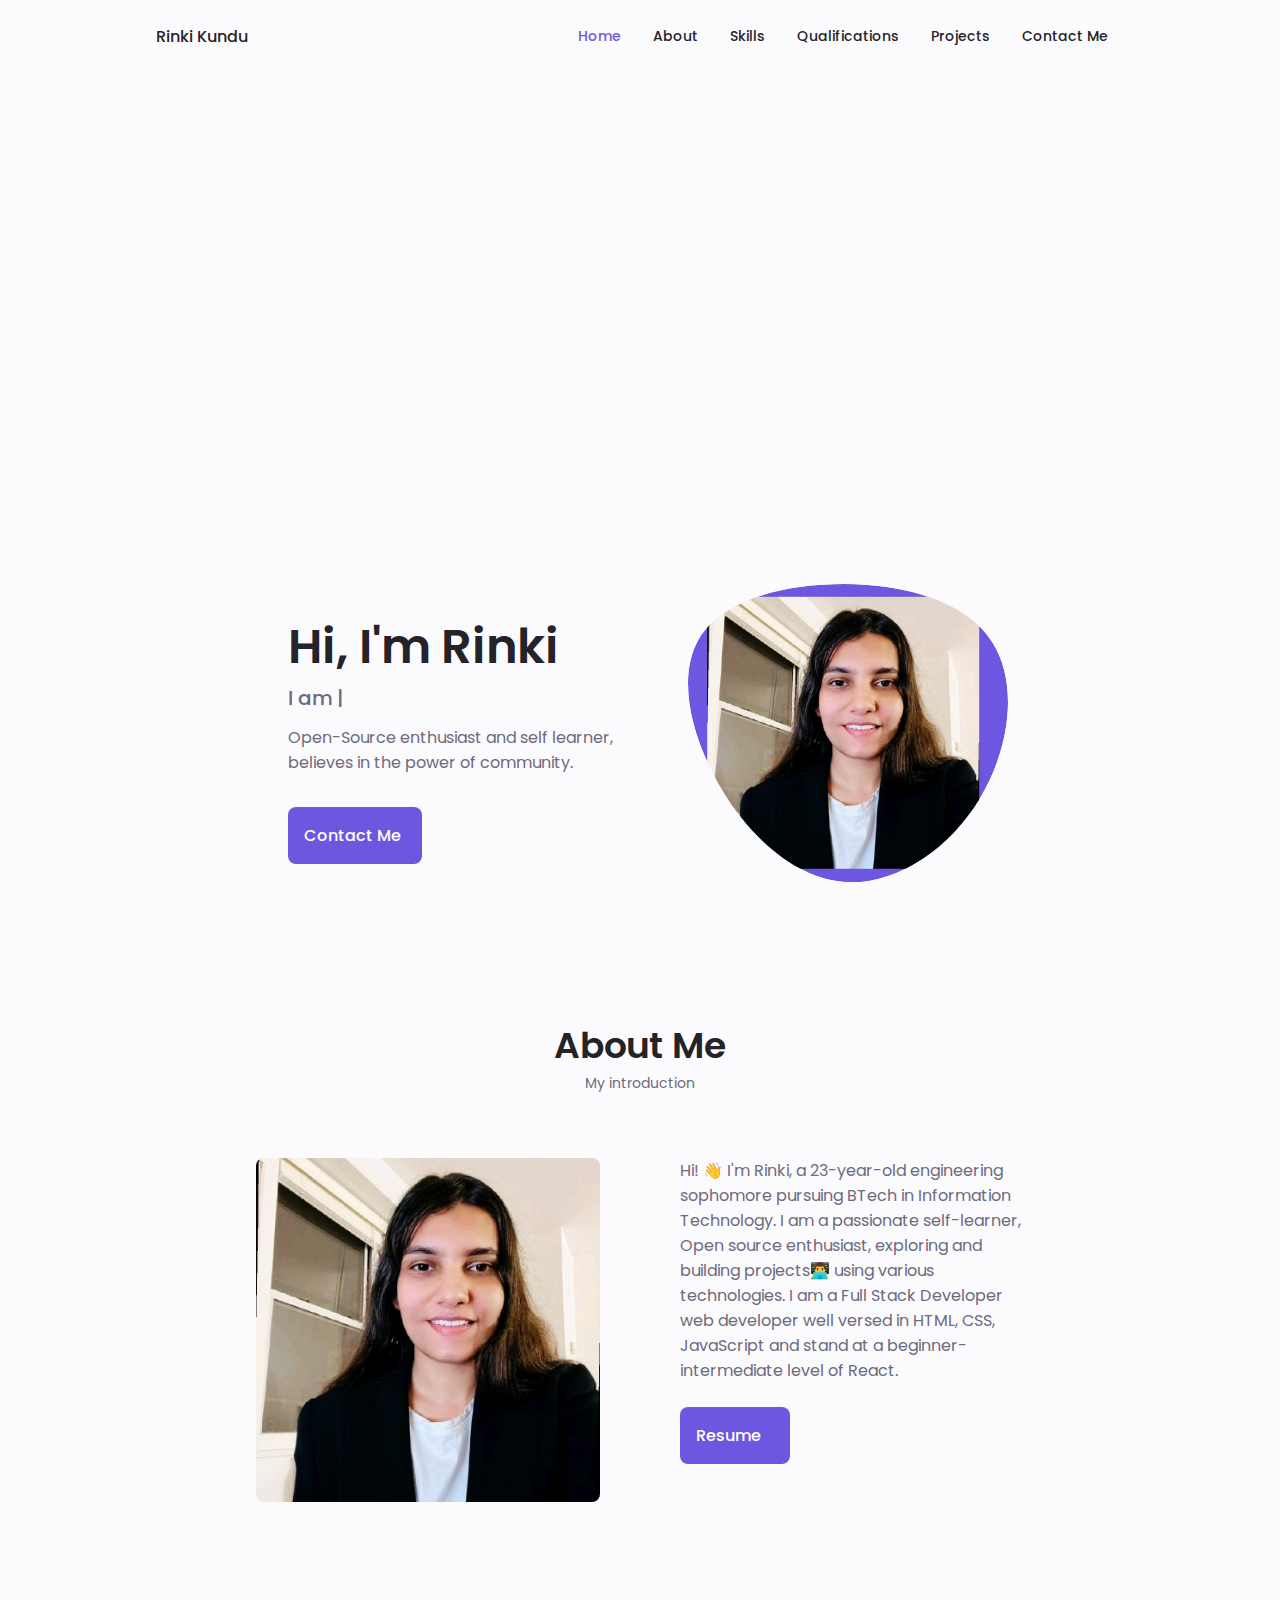
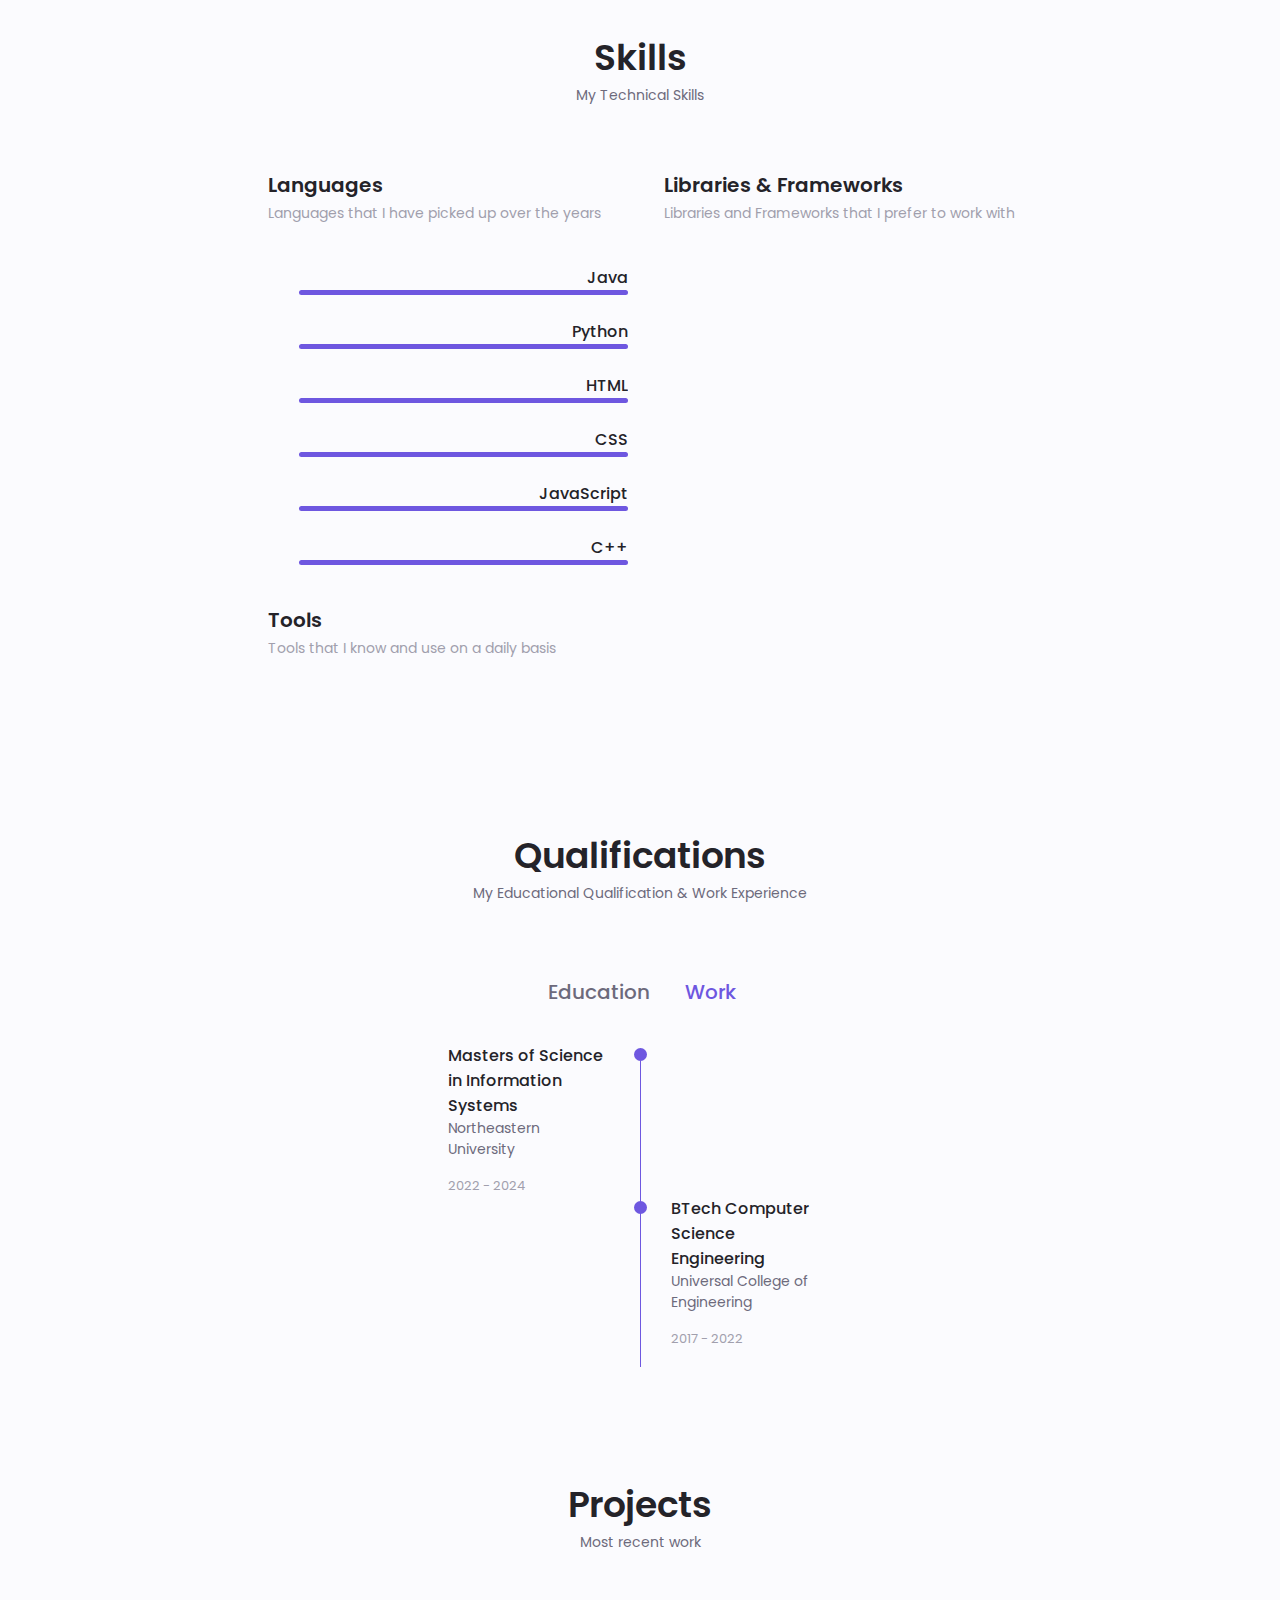
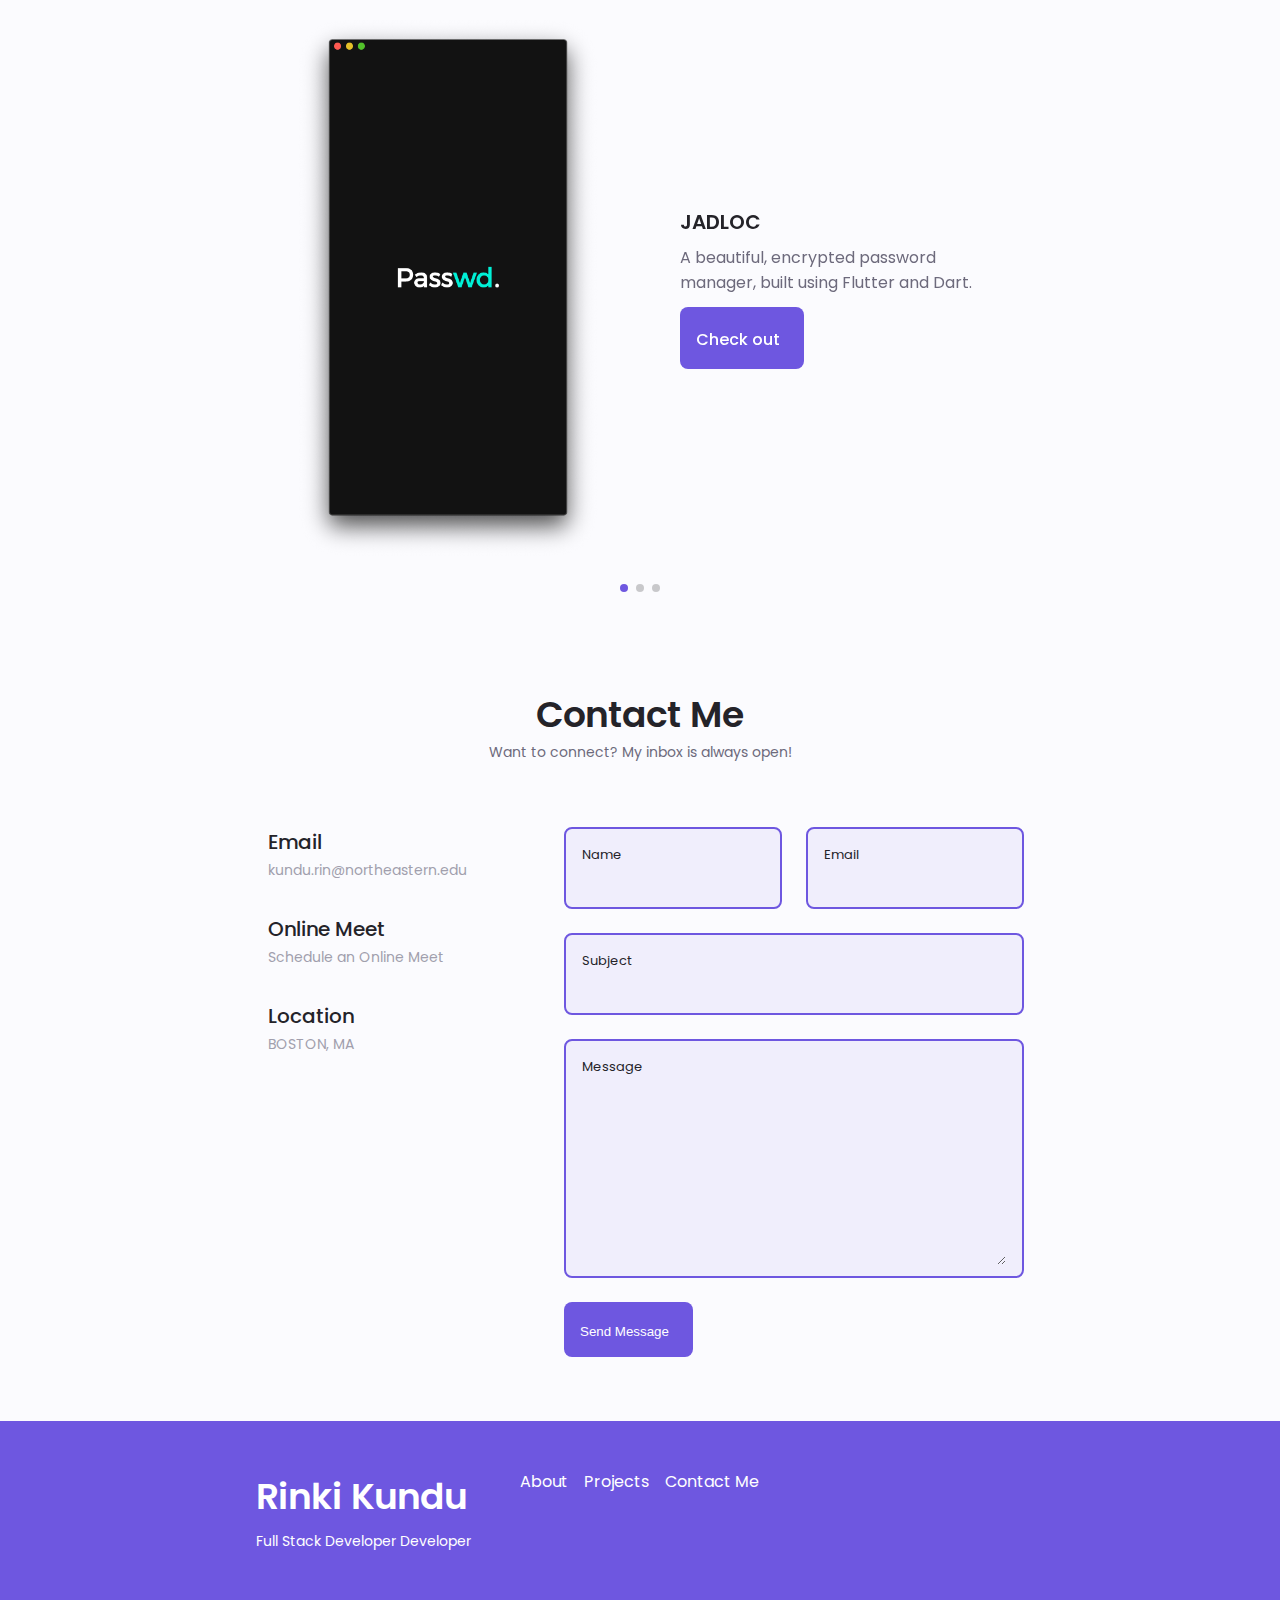
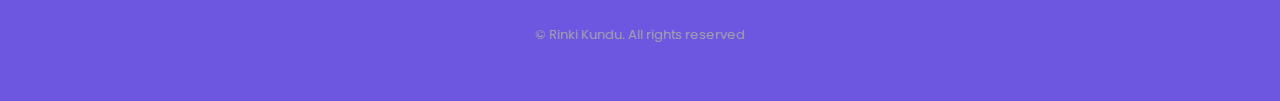
==== commit 8c84b802: "Update index.html" ====
--- a/index.html
+++ b/index.html
@@ -15,8 +15,17 @@
     <link rel="shortcut icon" href="./assets/img/favicon.ico" type="image/x-icon" />
     <script src="https://kit.fontawesome.com/4bf48f78b4.js" crossorigin="anonymous"></script>
 </head>
+<style>
+        body {
+            background-image: url('./images/Bg.jpg'); /* Replace 'path/to/your-image.jpg' with the actual path to your image */
+            background-size: cover; /* This scales the image to cover the entire viewport */
+            background-repeat: no-repeat; /* This ensures the image doesn't repeat */
+            /* You can add more CSS properties as needed */
+        }
+    </style>
 
 <body>
+    <div class="background-element"></div>
     <!-- Header -->
     <header class="header" id="header">
         <nav class="nav container">
--- a/assets/css/style.css
+++ b/assets/css/style.css
@@ -44,6 +44,14 @@
   --z-fixed: 100;
   --z-modal: 1000;
 }
+.background-element {
+    width: 100%;
+    height: 400px; /* Adjust the height as needed */
+    background-image: url('./assets/img/Bg.jpg'); /* Replace 'path/to/your-image.jpg' with the actual path to your image */
+    background-size: cover; /* This scales the image to cover the entire element */
+    background-position: center; /* This centers the image within the element */
+    background-repeat: no-repeat; /* This ensures the image doesn't repeat */
+}
 
 /* Font size for large devices */
 @media screen and (min-width: 968px) {
@@ -1027,4 +1035,7 @@
   .contact_inputs {
     grid-template-columns: repeat(2, 1fr);
   }
-}
+  /* styles.css */
+
+
+}
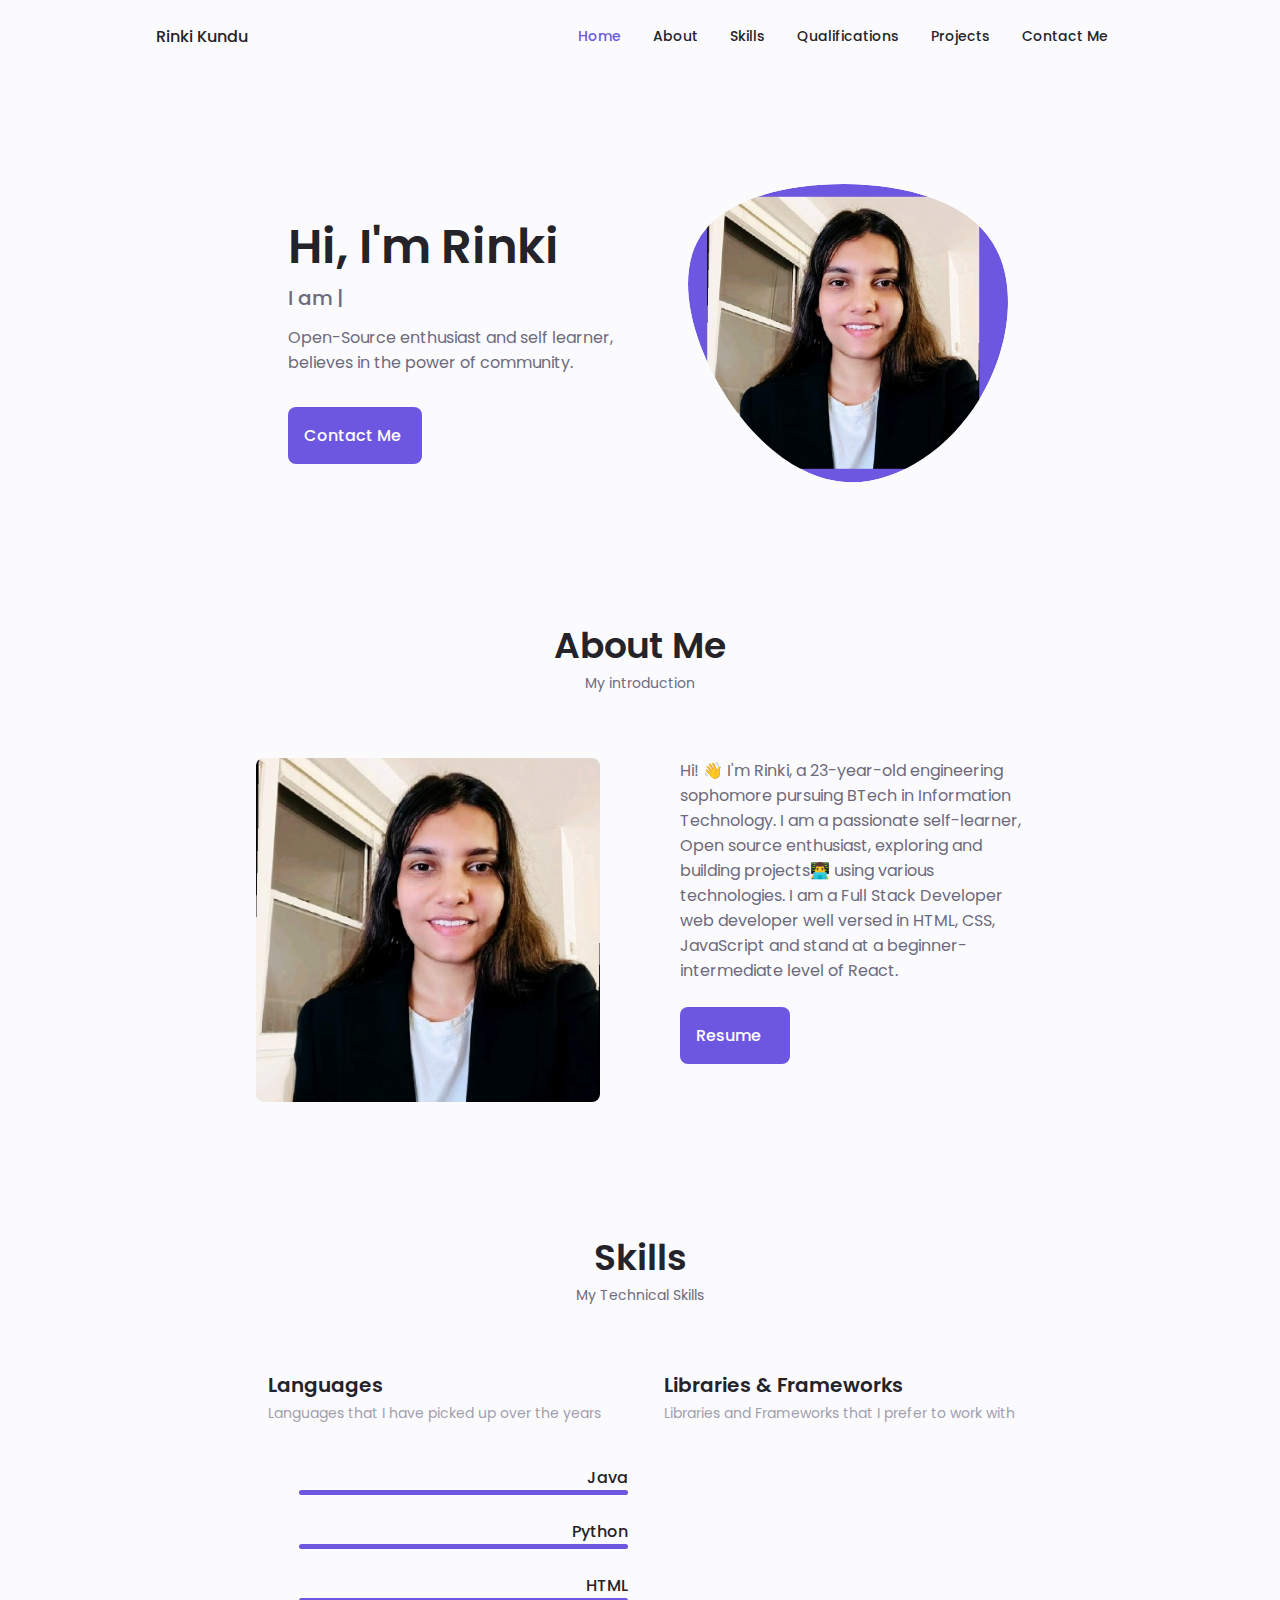
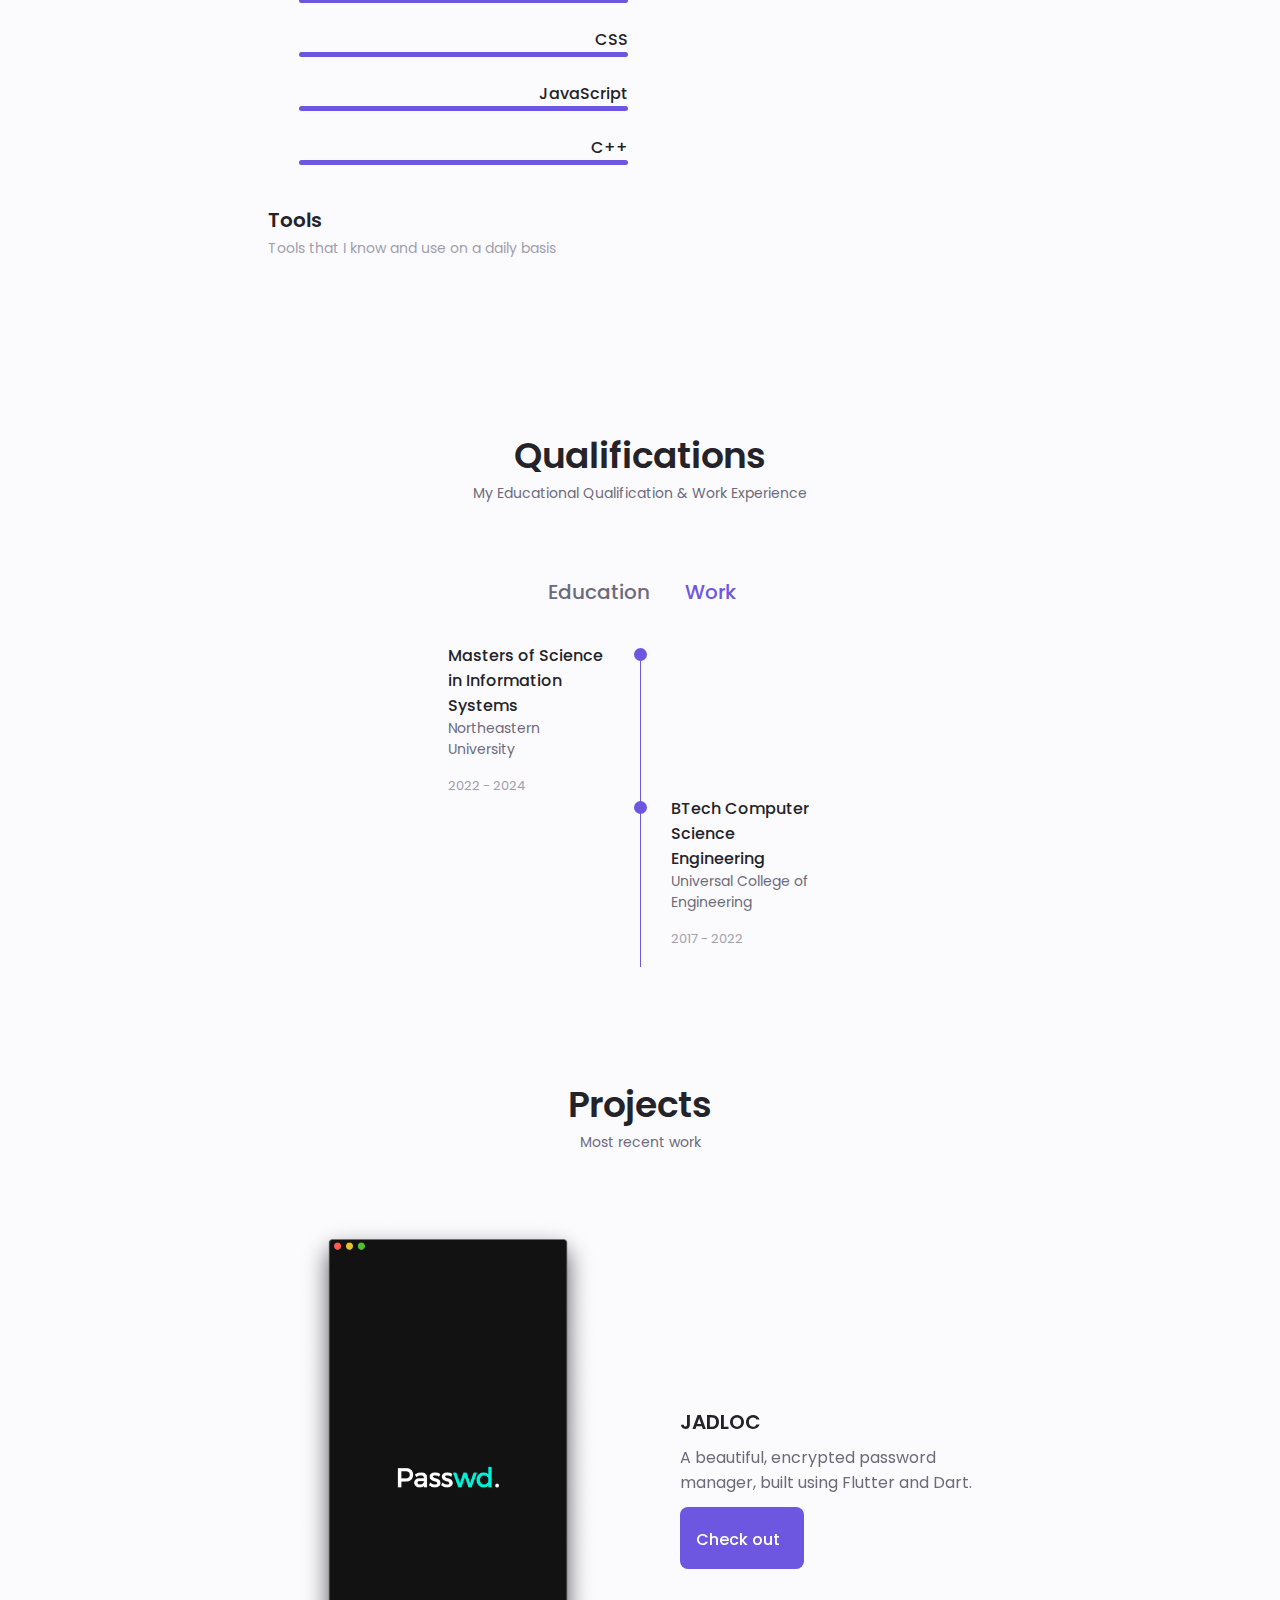
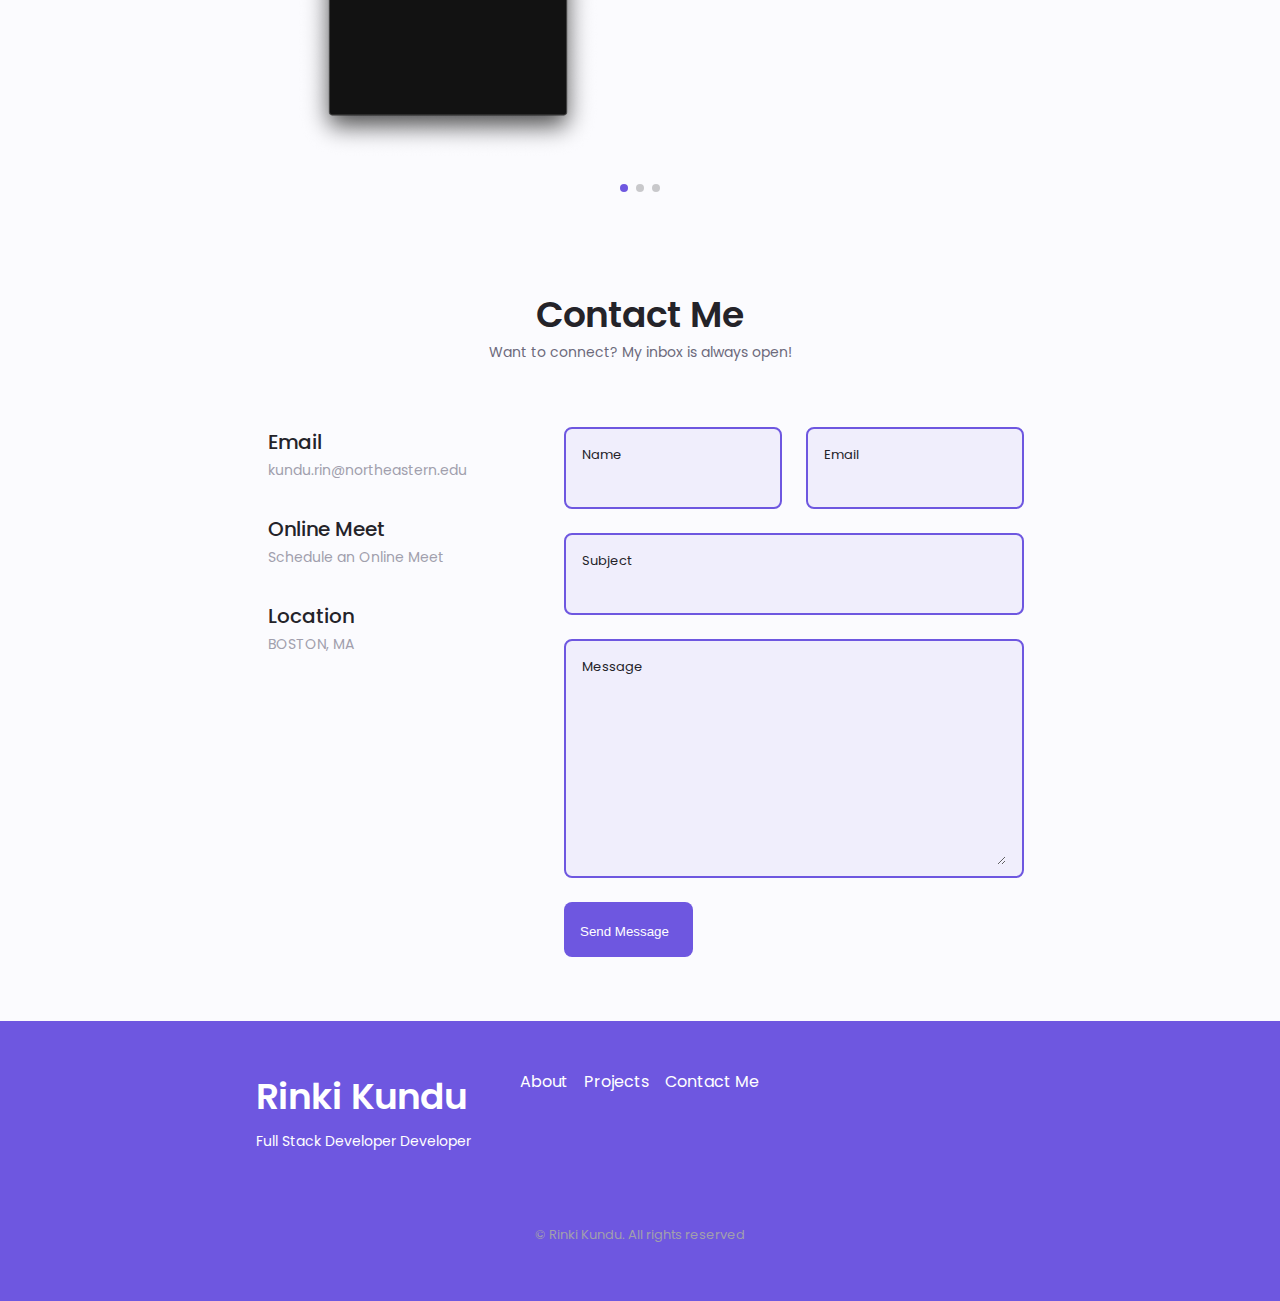
==== commit d5d96c0e: "Update index.html" ====
--- a/index.html
+++ b/index.html
@@ -17,7 +17,7 @@
 </head>
 <style>
         body {
-            background-image: url('./images/Bg.jpg'); /* Replace 'path/to/your-image.jpg' with the actual path to your image */
+            background-image: url('.asset/img/Bg.jpg'); /* Replace 'path/to/your-image.jpg' with the actual path to your image */
             background-size: cover; /* This scales the image to cover the entire viewport */
             background-repeat: no-repeat; /* This ensures the image doesn't repeat */
             /* You can add more CSS properties as needed */
@@ -25,7 +25,7 @@
     </style>
 
 <body>
-    <div class="background-element"></div>
+   
     <!-- Header -->
     <header class="header" id="header">
         <nav class="nav container">
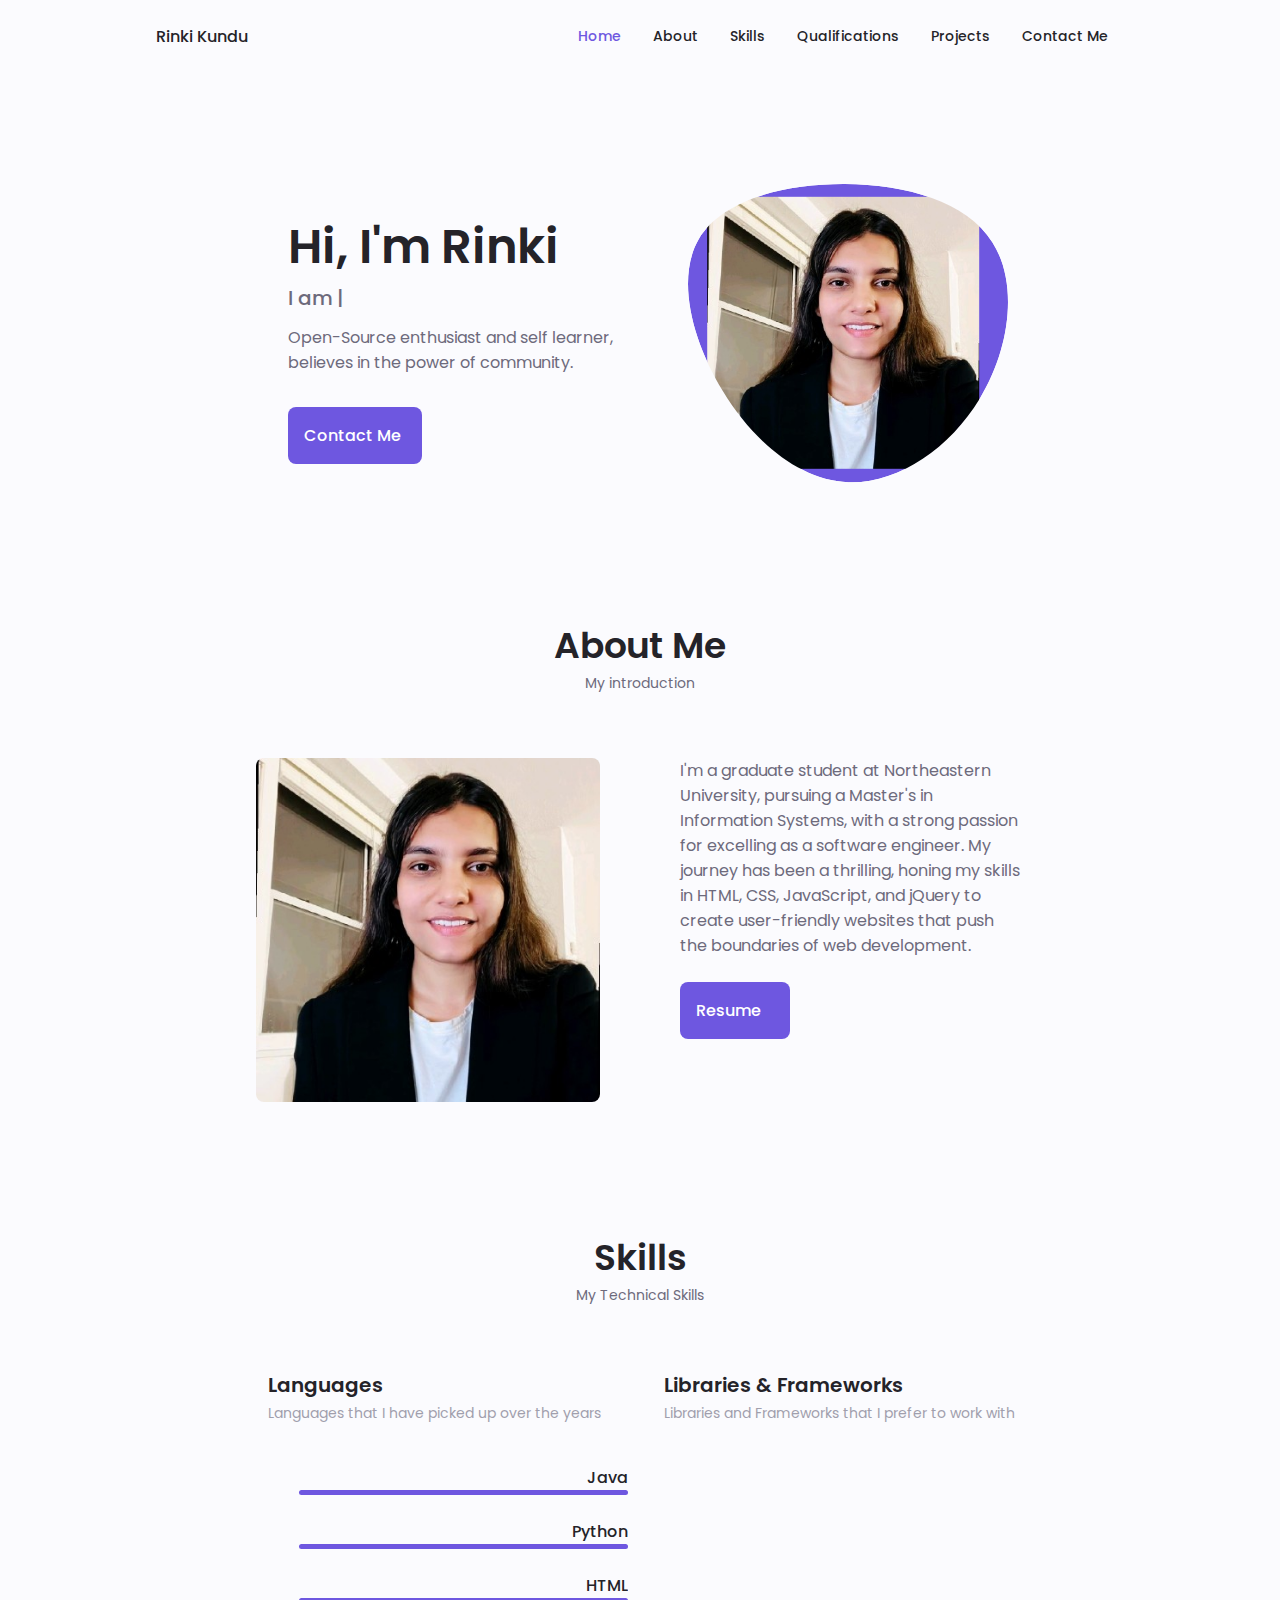
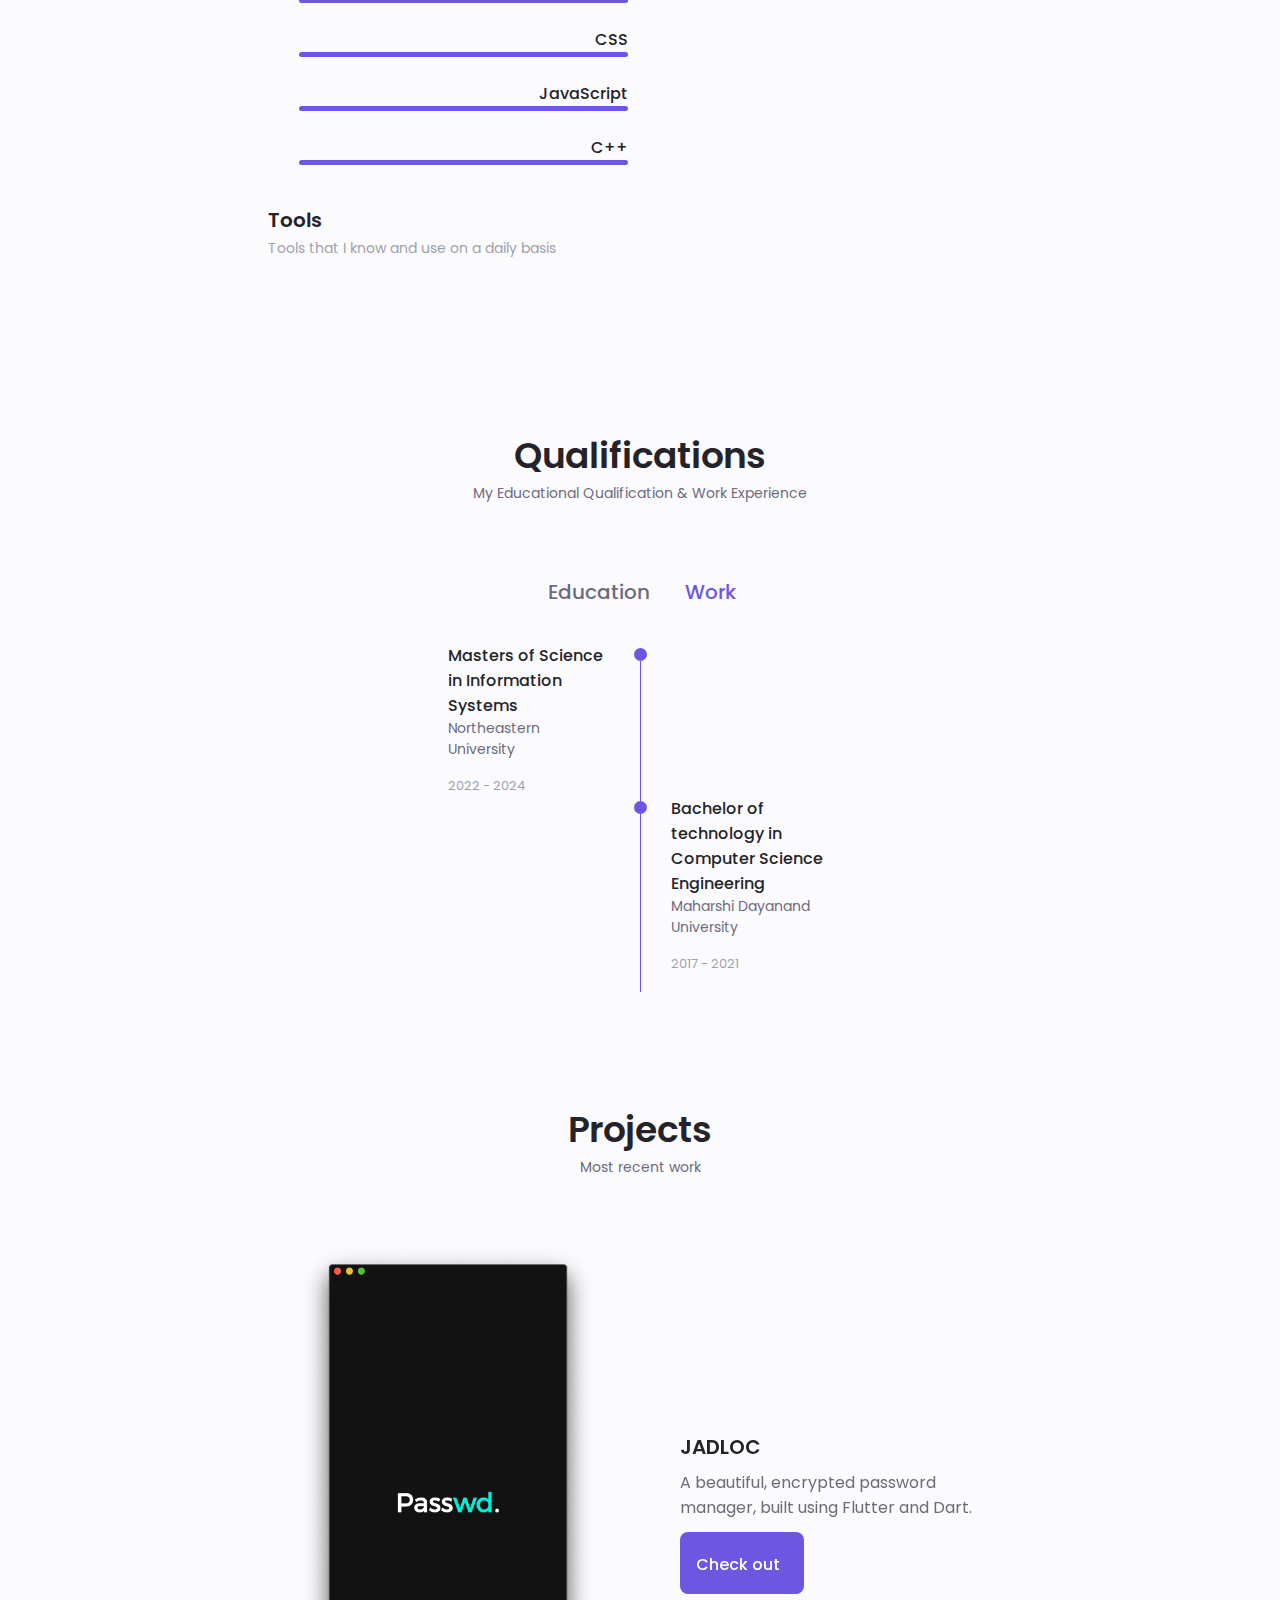
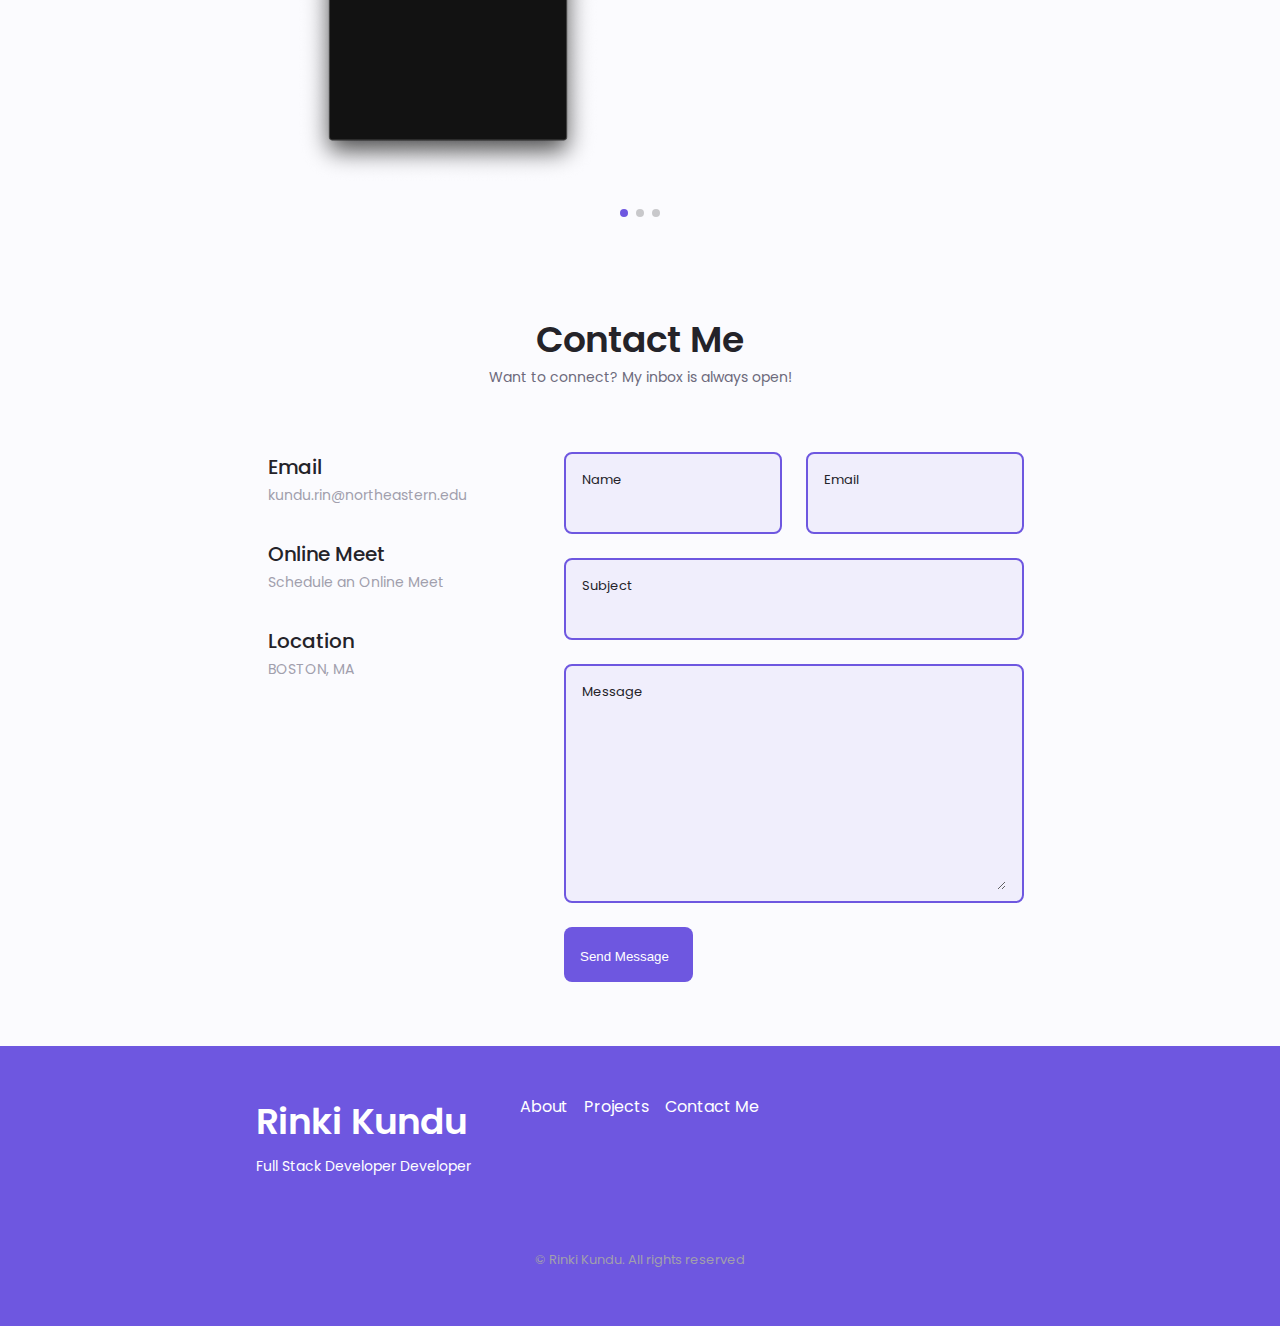
==== commit 259bf02a: "Update index.html" ====
--- a/index.html
+++ b/index.html
@@ -15,14 +15,6 @@
     <link rel="shortcut icon" href="./assets/img/favicon.ico" type="image/x-icon" />
     <script src="https://kit.fontawesome.com/4bf48f78b4.js" crossorigin="anonymous"></script>
 </head>
-<style>
-        body {
-            background-image: url('.asset/img/Bg.jpg'); /* Replace 'path/to/your-image.jpg' with the actual path to your image */
-            background-size: cover; /* This scales the image to cover the entire viewport */
-            background-repeat: no-repeat; /* This ensures the image doesn't repeat */
-            /* You can add more CSS properties as needed */
-        }
-    </style>
 
 <body>
    
@@ -144,8 +136,7 @@
                 <img src="./assets/img/about.png" alt="" class="about_img" data-tilt />
                 <div class="about_data">
                     <p class="about_description">
-                        Hi! 👋 I'm Rinki, a 23-year-old engineering sophomore pursuing BTech in Information Technology. I am a passionate self-learner, Open source enthusiast, exploring and building projects👨‍💻 using various technologies. I am a Full Stack Developer web developer well
-                        versed in HTML, CSS, JavaScript and stand at a beginner-intermediate level of React.
+                       I'm a graduate student at Northeastern University, pursuing a Master's in Information Systems, with a strong passion for excelling as a software engineer. My journey has been a thrilling, honing my skills in HTML, CSS, JavaScript, and jQuery to create user-friendly websites that push the boundaries of web development.
                     </p>
                     <div class="about_button">
                         <a download="" href="https://docs.google.com/document/d/1Y0IGqGypiVqv_-KbEWBwmZjY83wkrv7B4cRdNUS5vFo/edit?usp=sharing" class="button button--flex" target="_blank">
@@ -426,10 +417,10 @@
                             </div>
 
                             <div>
-                                <h3 class="qualification_title">BTech Computer Science Engineering</h3>
-                                <span class="qualification_subtitle">Universal College of Engineering</span>
+                                <h3 class="qualification_title">Bachelor of technology in Computer Science Engineering</h3>
+                                <span class="qualification_subtitle">Maharshi Dayanand University</span>
                                 <div class="qualification_calendar">
-                                    <i class="uil uil-calendar-alt"></i> 2017 - 2022
+                                    <i class="uil uil-calendar-alt"></i> 2017 - 2021
                                 </div>
                             </div>
                         </div>
@@ -442,10 +433,17 @@
                         <!-- SWoC -->
                         <div class="qualification_data">
                             <div>
-                                <h3 class="qualification_title">Student Mentor</h3>
-                                <span class="qualification_subtitle">Script Winter of Code</span>
+                                <h3 class="qualification_title">Software Engineer Trainee</h3>
+                                <span class="qualification_subtitle">
+                                    <p> -Acquired proficiency in web development languages such as HTML, CSS, JavaScript, and jQuery, resulting in the creation of dynamic and interactive web solutions. Familiarity with cloud computing platforms such as AWS
+-Implemented bug fixes and executed application performance enhancements, bolstering user experience. 
+-Proficient in utilizing version control systems like Git to ensure smooth collaboration
+-Effectively combined JavaScript and CSS in custom web applications to develop user-friendly websites
+-Applied web and mobile development best practices, including responsive design and cross-browser compatibility, ensuring optimal user experiences. Possess sound knowledge of back-end technologies such as Node.js-Acquired proficiency in web development languages such as HTML, CSS, JavaScript, and jQuery, resulting in the creation of dynamic and interactive web solutions. Familiarity with cloud computing platforms such as AWS -Implemented bug fixes and executed application performance enhancements, bolstering user experience. -Proficient in utilizing version control systems like Git to ensure smooth collaboration -Effectively combined JavaScript and CSS in custom web applications to develop user-friendly websites -Applied web and mobile development best practices, including responsive design and cross-browser compatibility, ensuring optimal user experiences. Possess sound knowledge of back-end technologies such as Node.js
+Skills: Back-End Web Development · Version Control · Cloud Computing · Web Development · Front-End Development</p>
+                                </span>
                                 <div class="qualification_calendar">
-                                    <i class="uil uil-calendar-alt"></i> November 2021 - Present
+                                    <i class="uil uil-calendar-alt"></i> March 2021 - August 2021
                                 </div>
                             </div>
 
@@ -465,10 +463,18 @@
                             </div>
 
                             <div>
-                                <h3 class="qualification_title">Mobile App Development</h3>
-                                <span class="qualification_subtitle">GJAM IT Services</span>
+                                <h3 class="qualification_title">Associate Software Engineer</h3>
+                                <h3 class="qualification_title">Tata Consultancy Services</h3>
+                                <span class="qualification_subtitle">
+<p>
+    -Implemented responsive design principles, leading to a 25% boost in application accessibility across various devices
+-Leveraged Agile principles to achieve a 40% reduction in average feature development cycle time, accelerating time-to-market and enhancing customer satisfaction
+- Achieved 10% fewer SLA breaches and heightened network stability by resolving core issues through vigilant monitoring and swift resolutions. Ensured consistent optimal network performance, reliability, and user experiences
+-Experienced in performing full routing and switching using the console, ISO seven-layer model, subnetting, and various networking devices. Proficient in implementing RIP, OSPF, AREA, VLAN, and EIGRP protocols, as well as utilizing network monitoring tools to prevent disruptions and meet Service Level Agreements (SLA).
+</p>
+</span>
                                 <div class="qualification_calendar">
-                                    <i class="uil uil-calendar-alt"></i> May 2017 - June 2022
+                                    <i class="uil uil-calendar-alt"></i> Sept 2021 - Aug 2022
                                 </div>
                             </div>
                         </div>
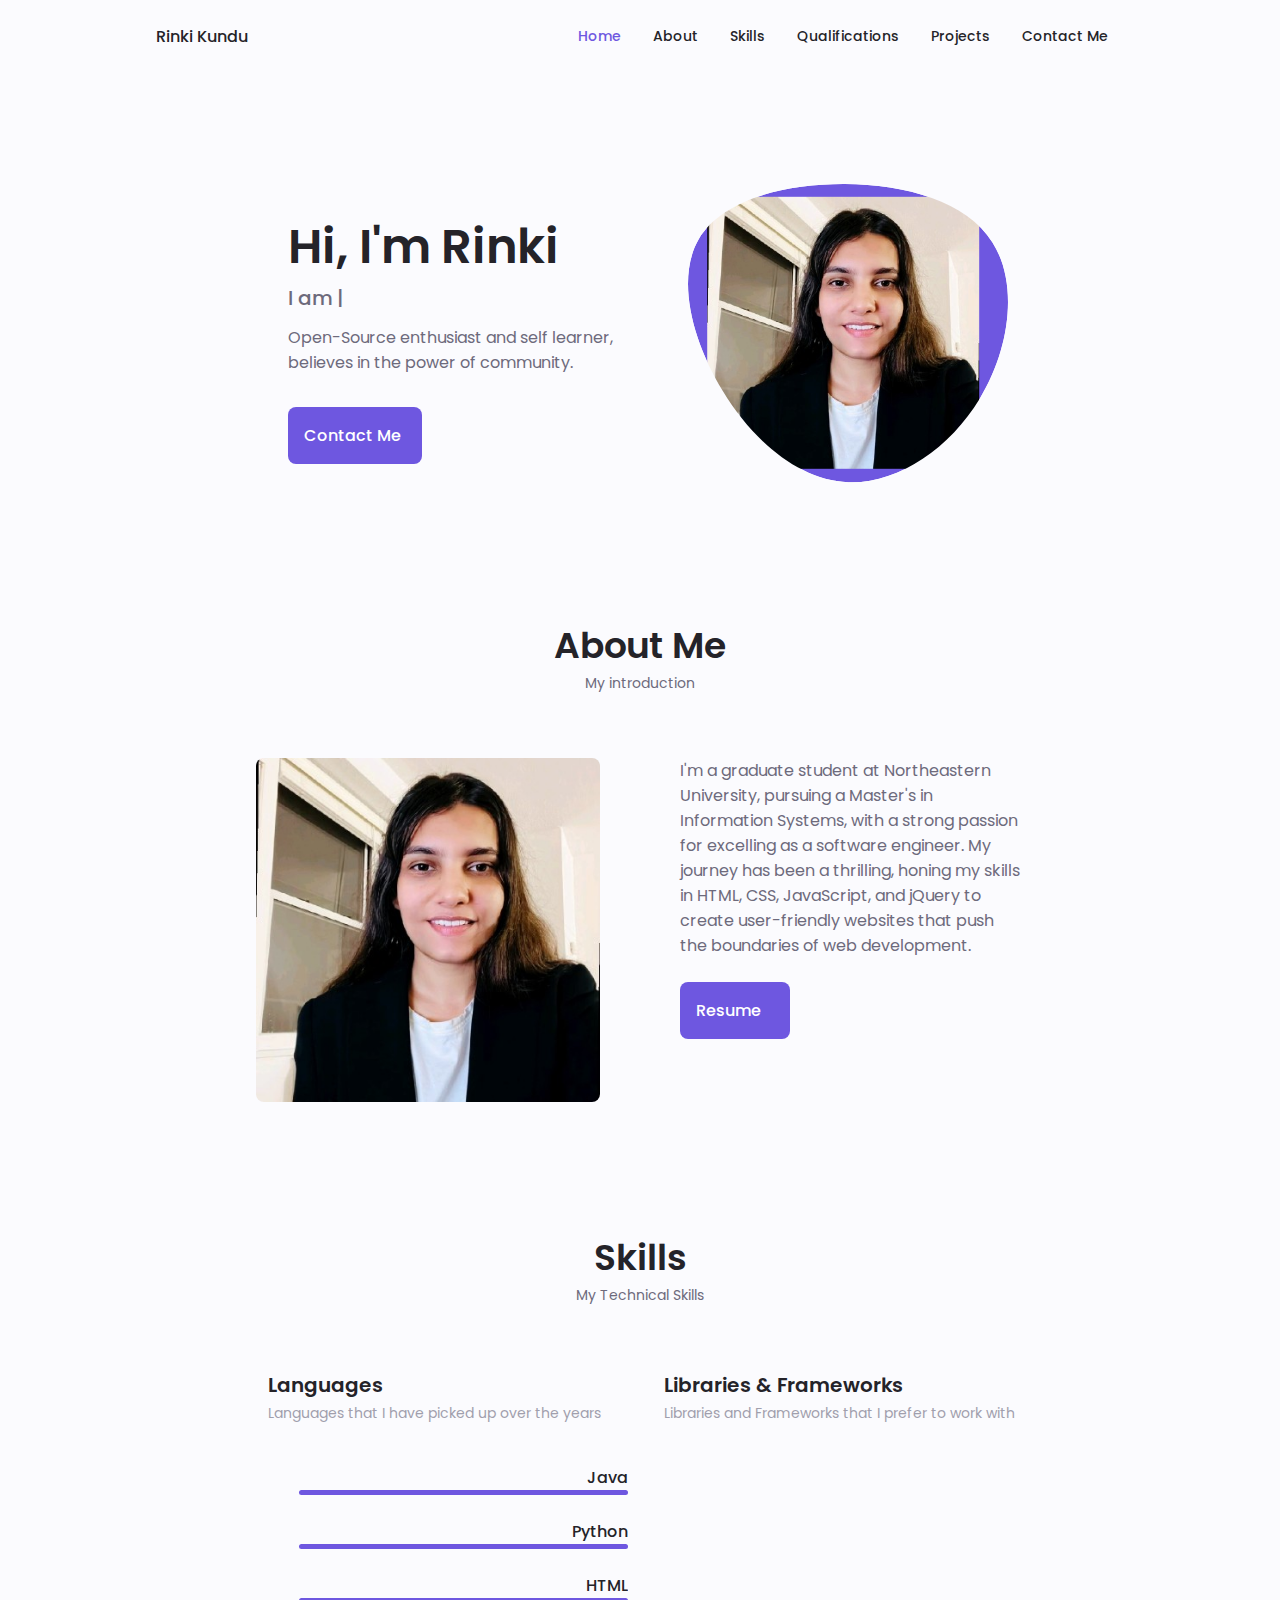
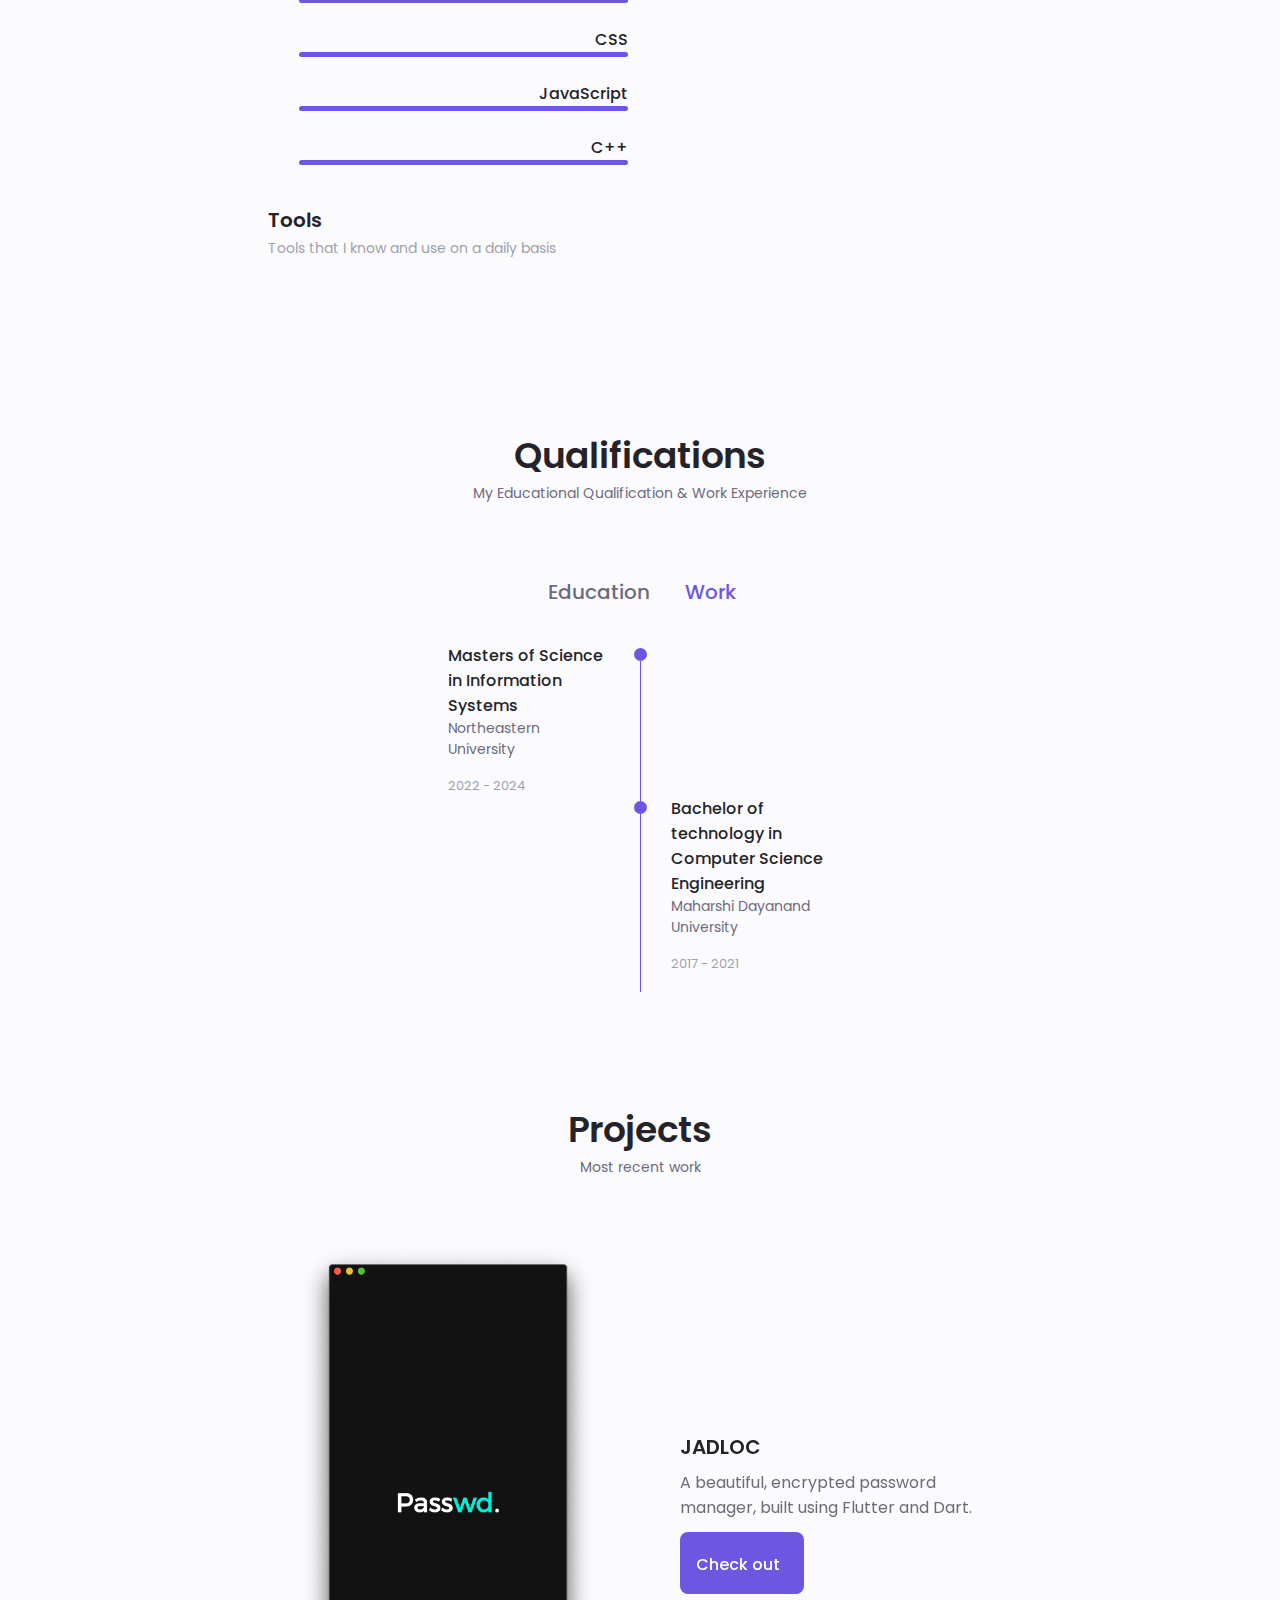
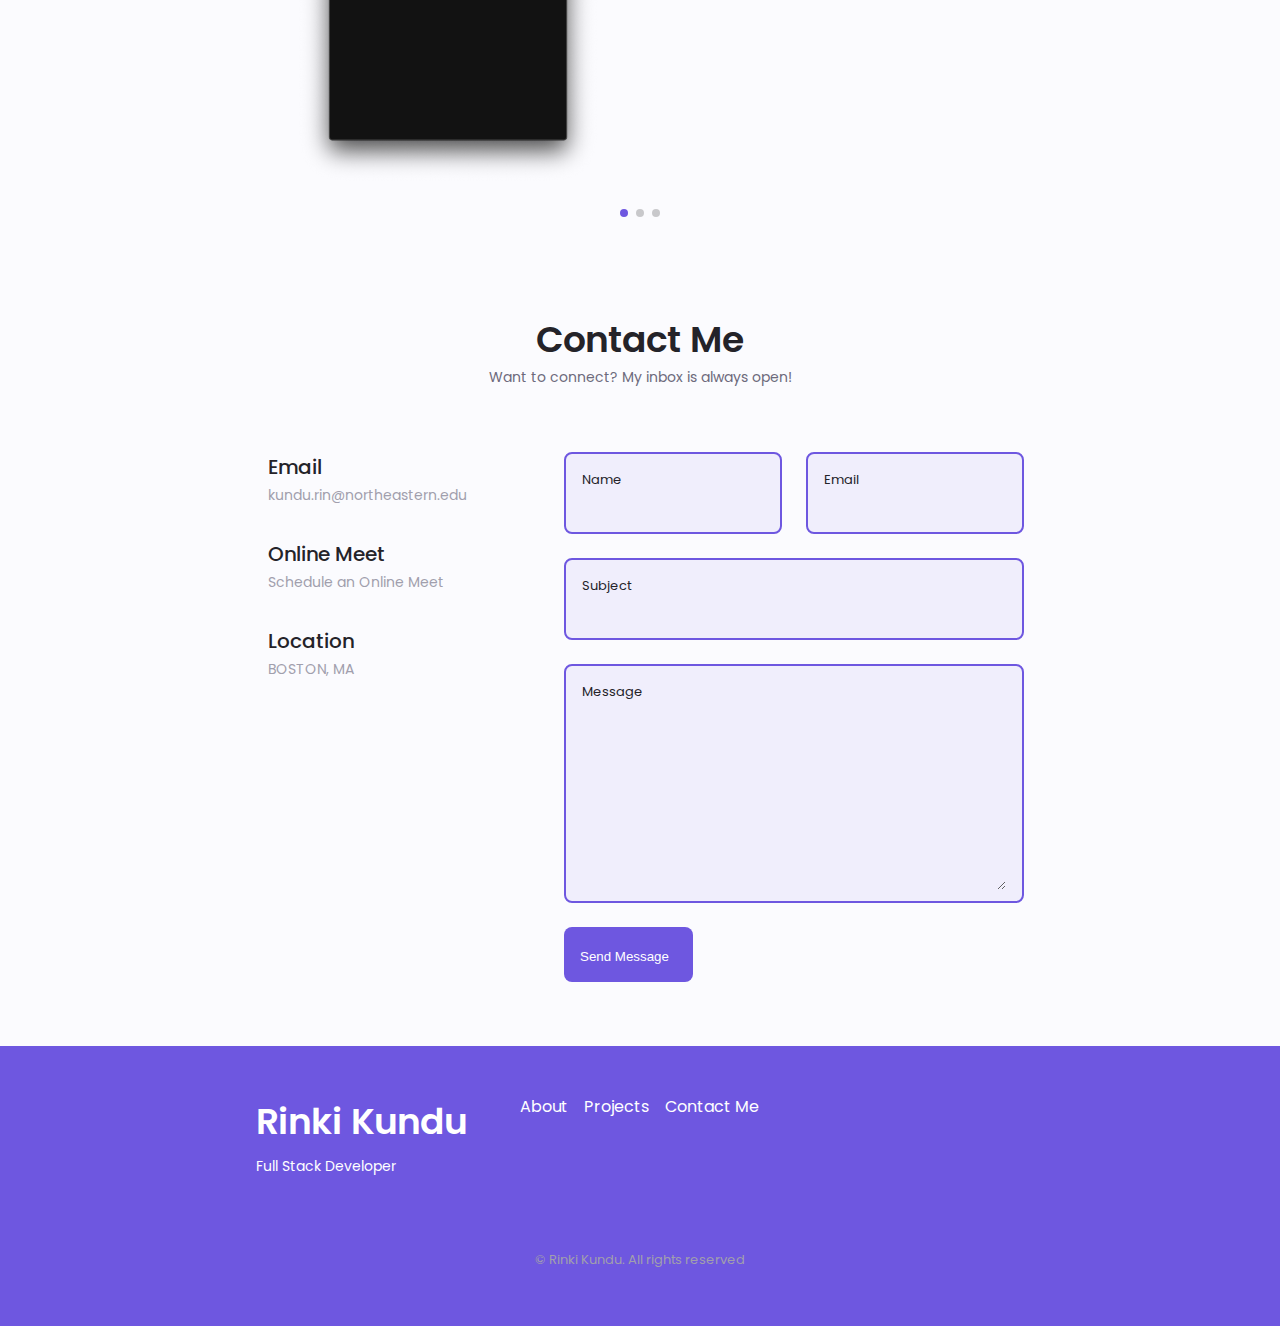
==== commit 7553e88a: "Update index.html" ====
--- a/index.html
+++ b/index.html
@@ -649,7 +649,7 @@
             <div class="footer_container container grid">
                 <div>
                     <h1 class="footer_title">Rinki Kundu</h1>
-                    <span class="footer_subtitle">Full Stack Developer Developer</span>
+                    <span class="footer_subtitle">Full Stack Developer </span>
                 </div>
 
                 <ul class="footer_links">
